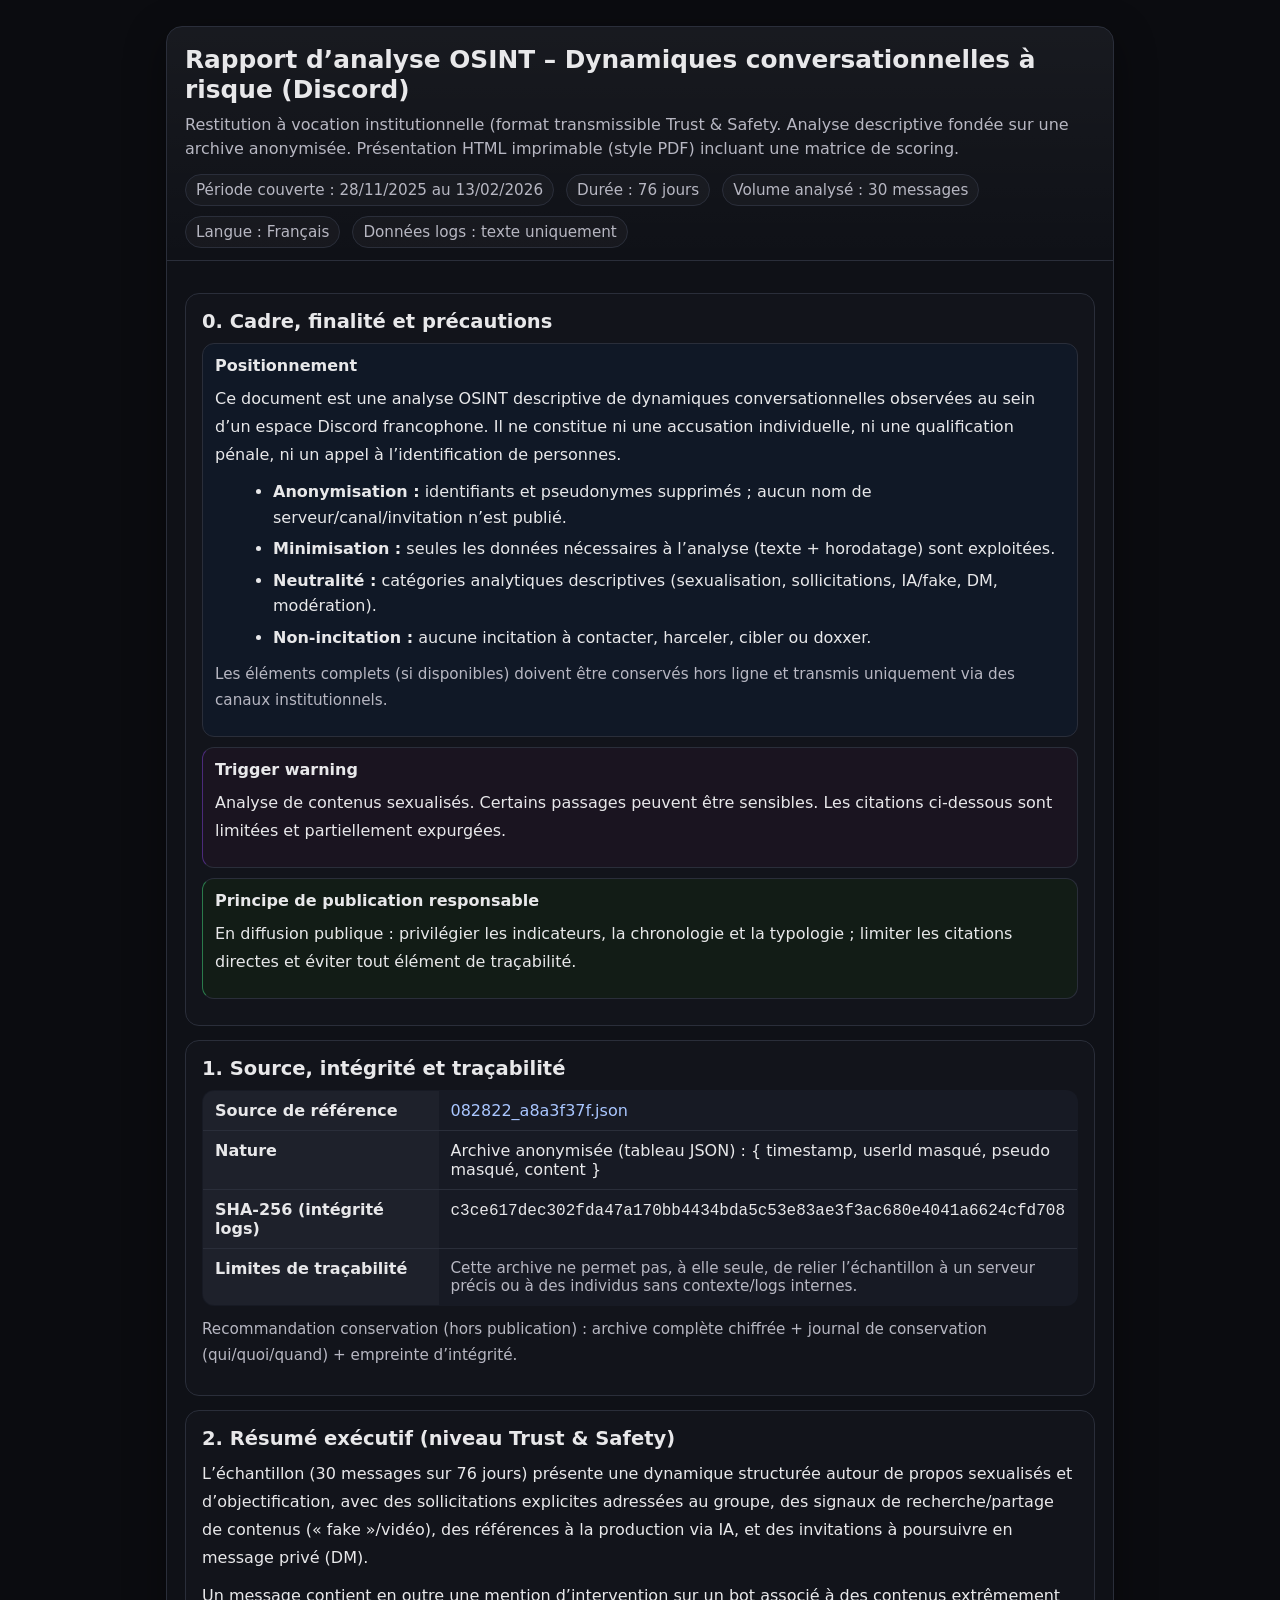
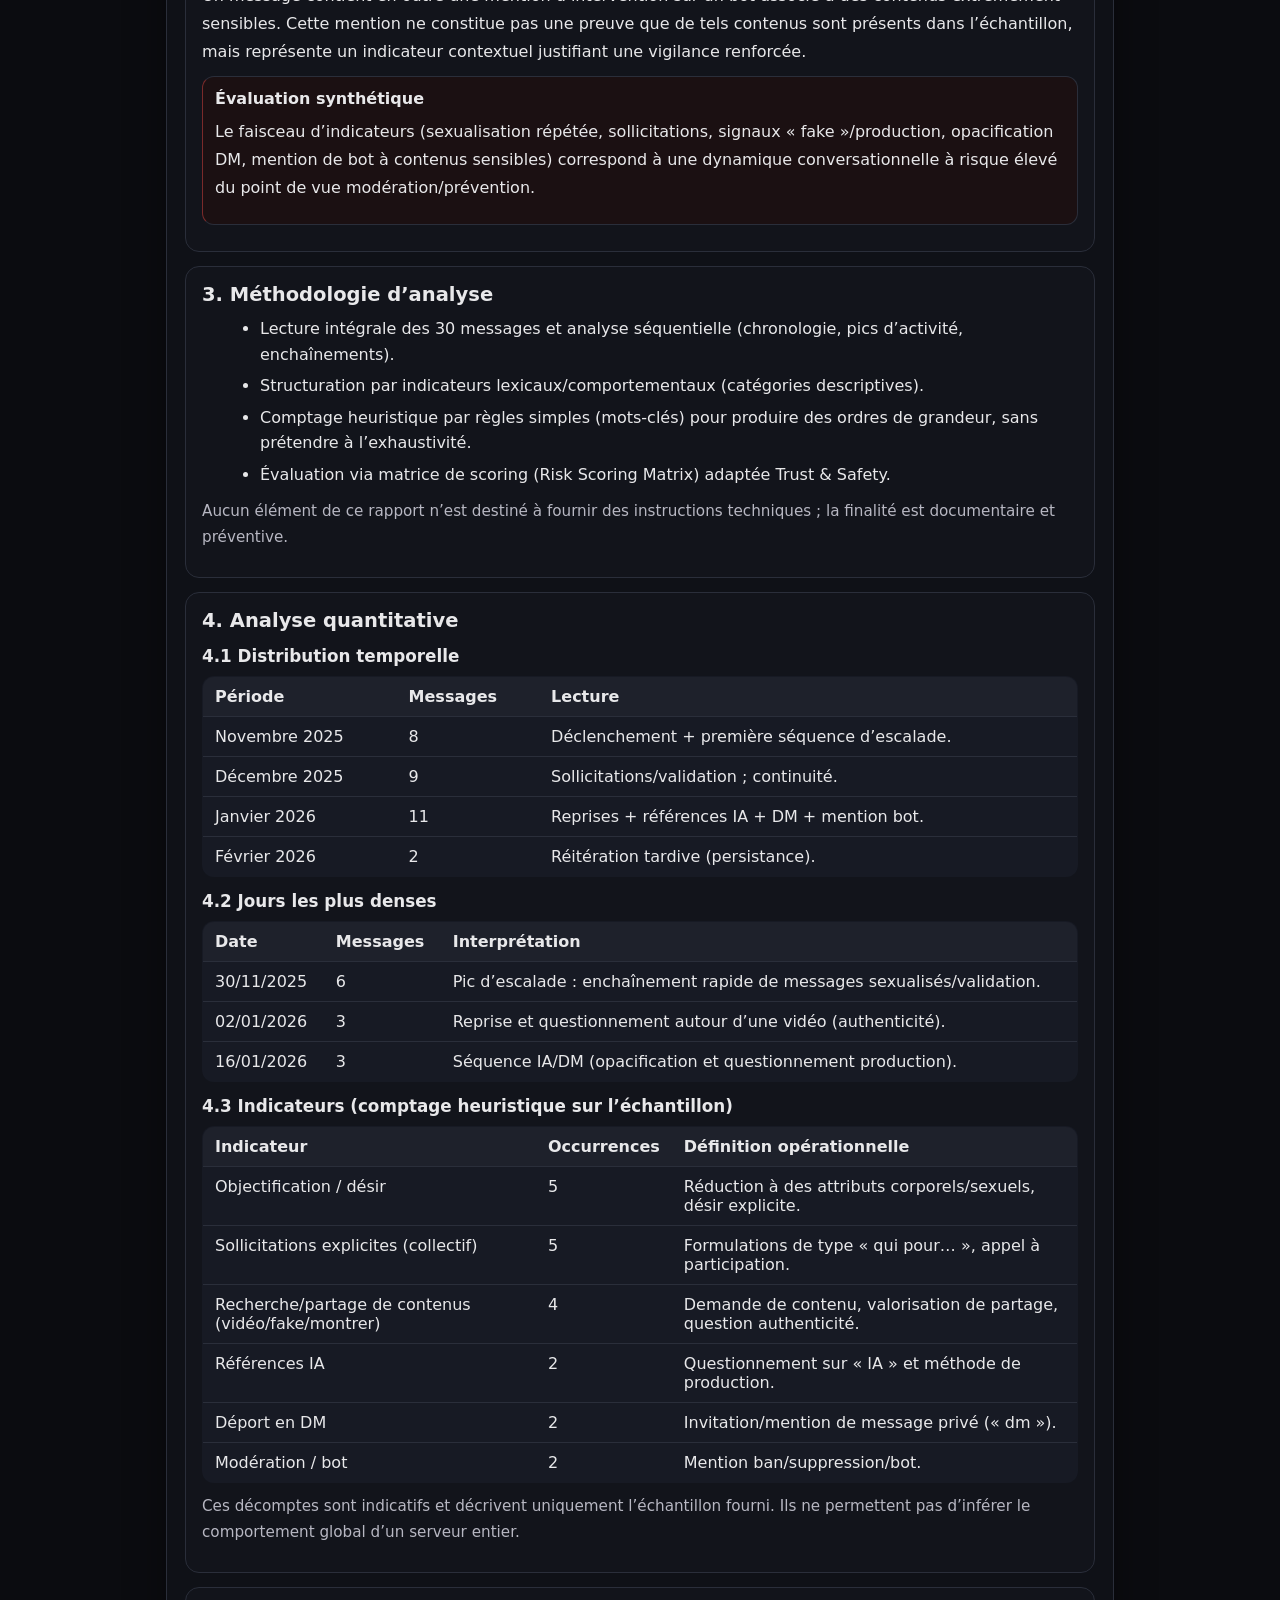
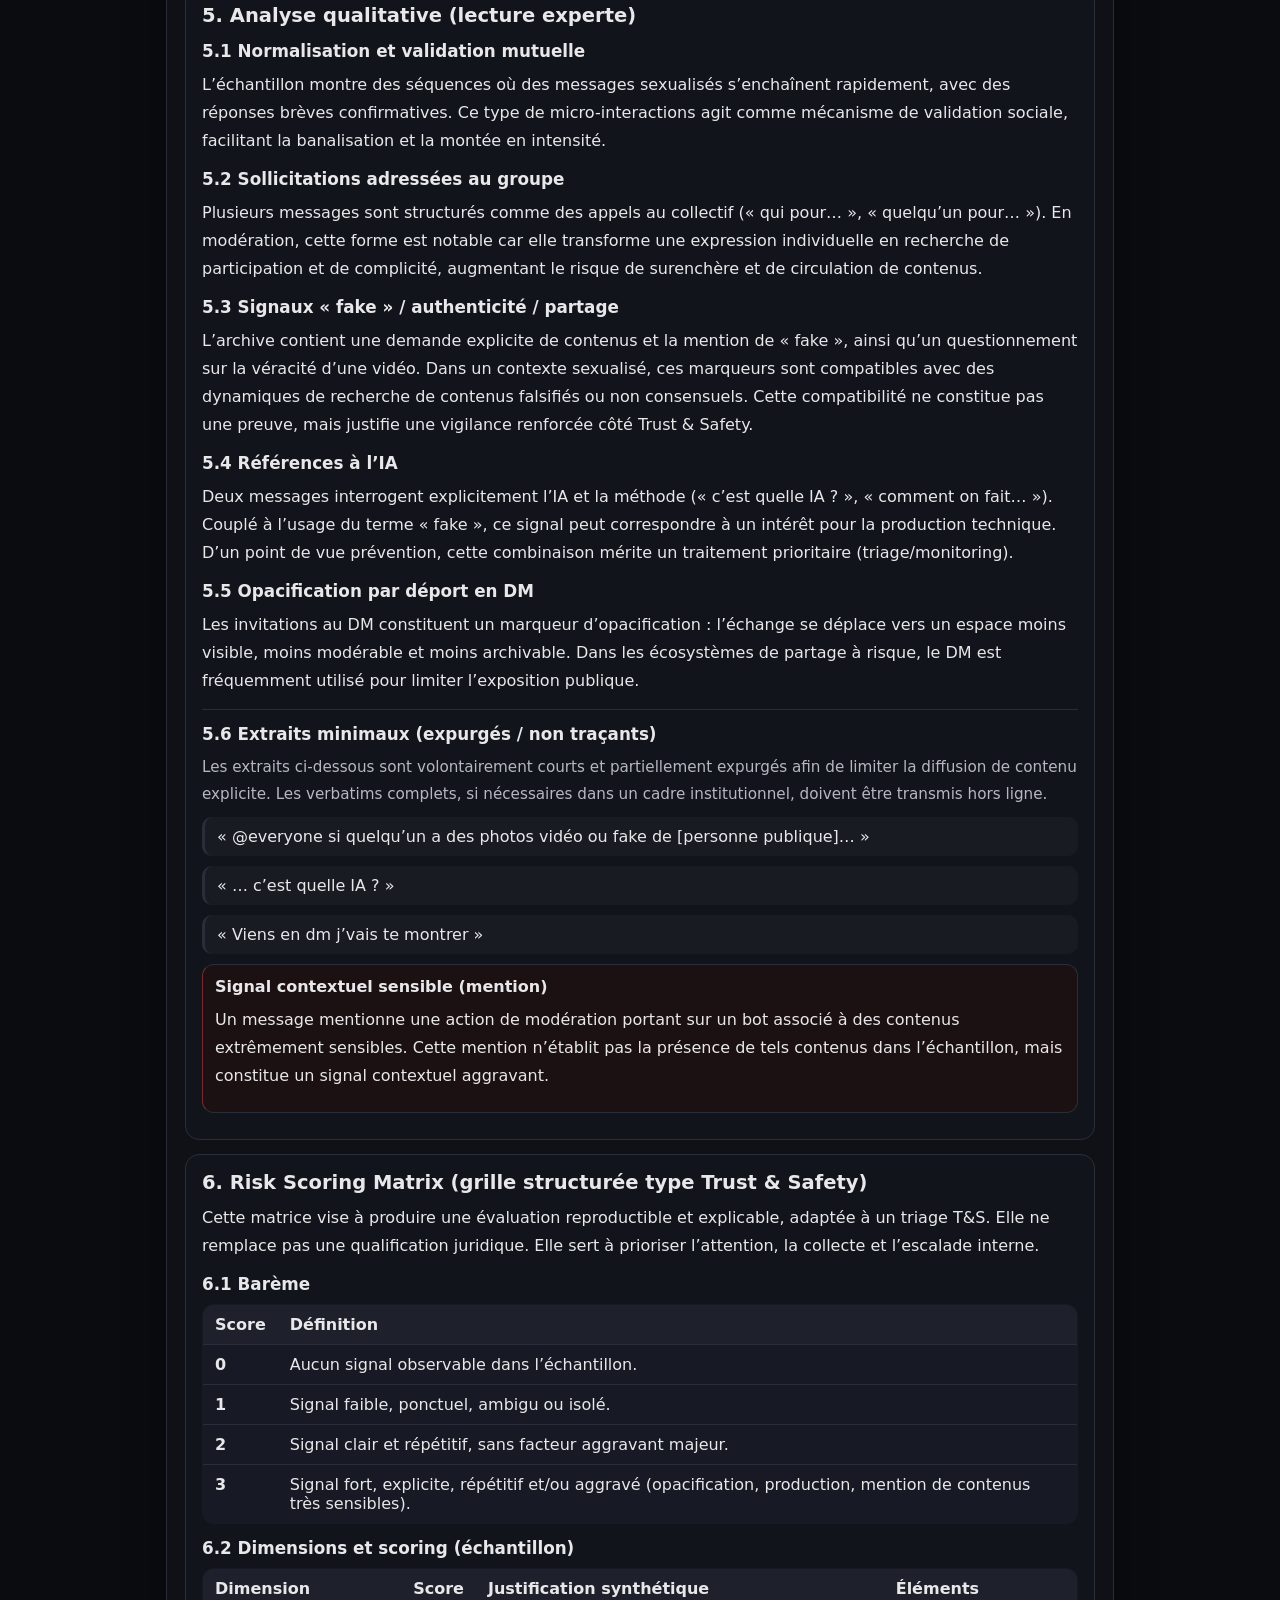
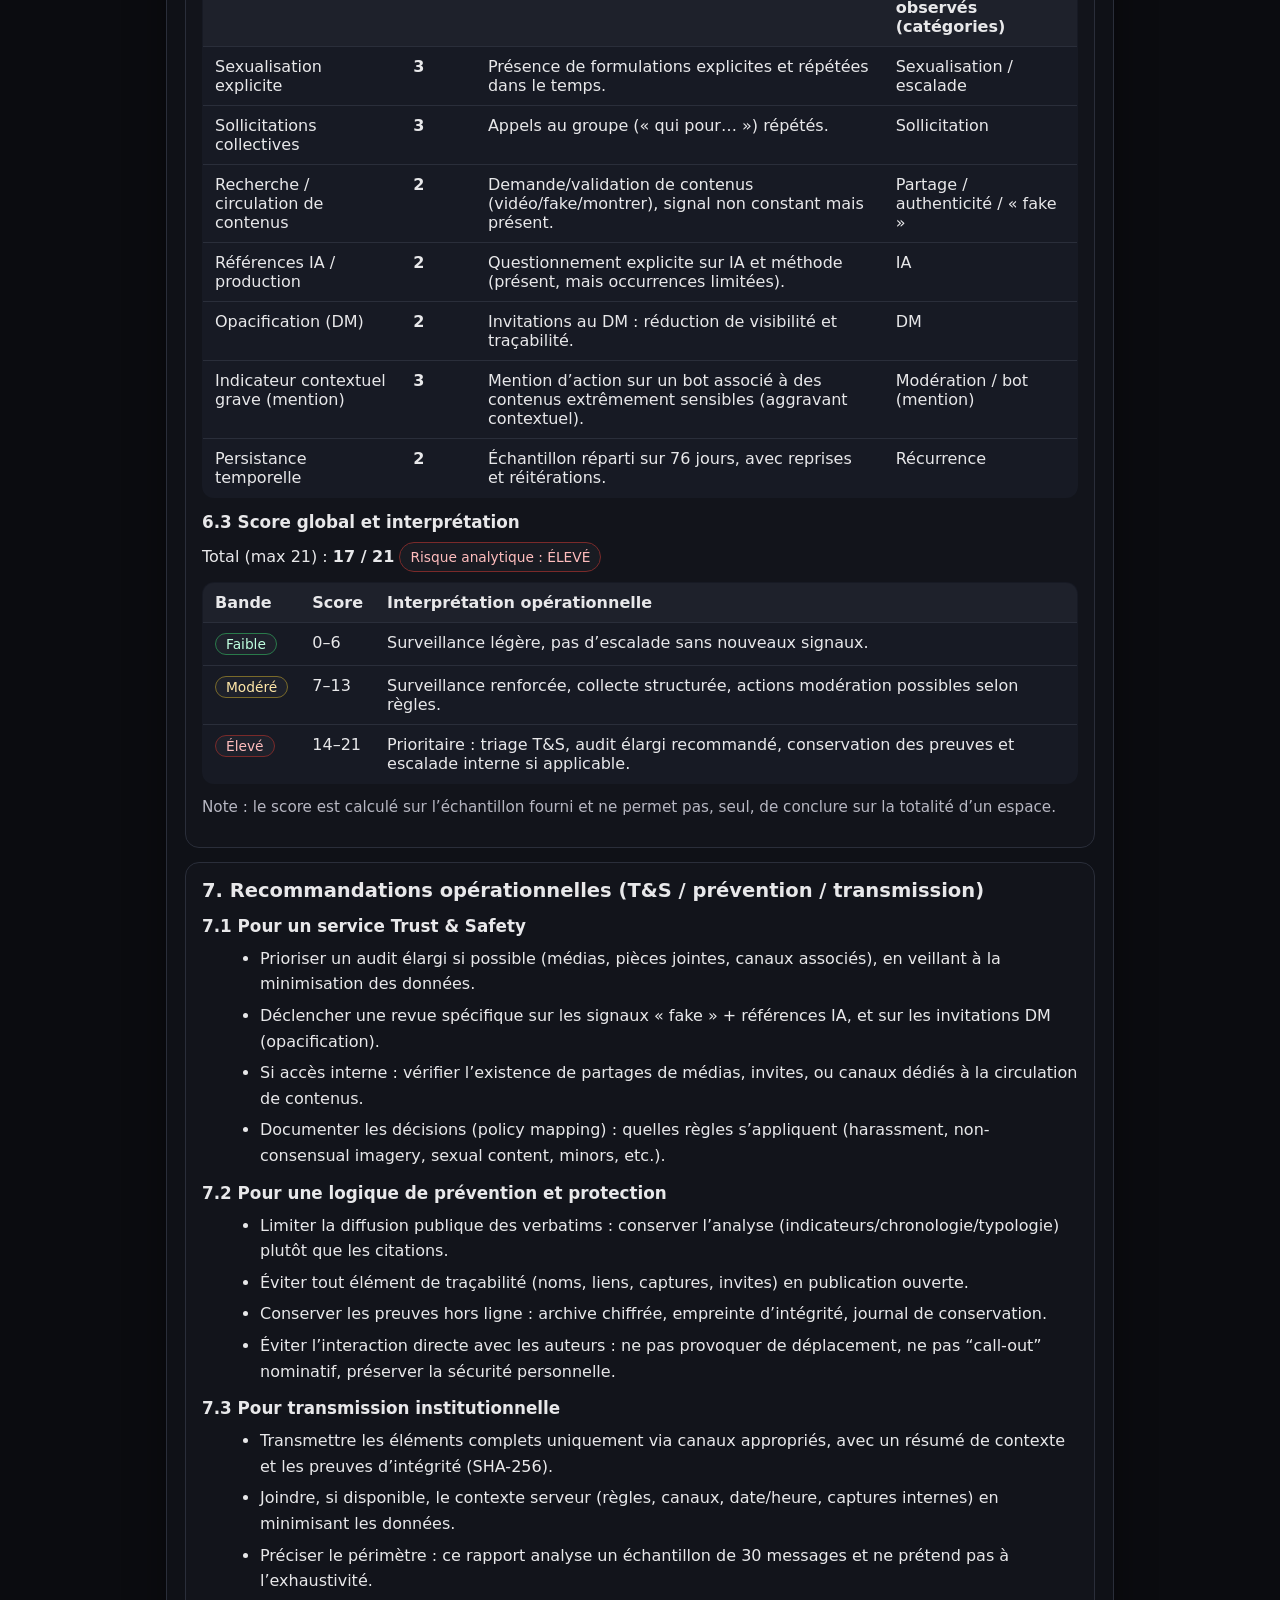
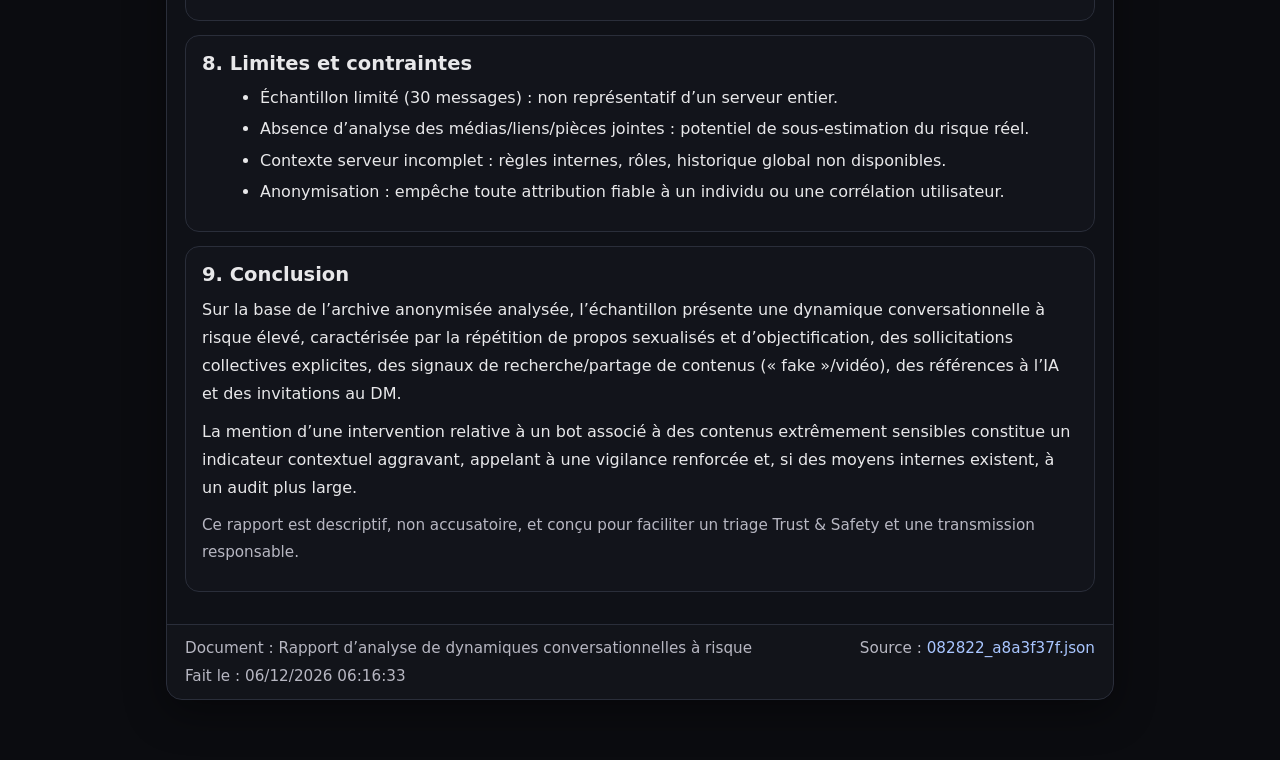
==== pages/analyse/index.html @ e1e5fb3c "index de l'analyse" ====
<!doctype html>
<html lang="fr">

<head>
    <meta charset="utf-8" />
    <meta name="viewport" content="width=device-width,initial-scale=1" />
    <meta name="robots" content="index,follow" />
    <title>Rapport d’analyse OSINT – Dynamiques conversationnelles à risque (Discord)</title>
    <link href="analyse.css" rel="stylesheet" />
    <meta name="description"
        content="Rapport d’analyse OSINT à vocation institutionnelle, fondé sur une archive anonymisée. Format de restitution type PDF (HTML imprimable), avec grille d’évaluation Risk Scoring Matrix." />

</head>

<body>
    <main class="wrap">
        <article class="paper">
            <header class="topbar">
                <h1 class="title">Rapport d’analyse OSINT – Dynamiques conversationnelles à risque (Discord)</h1>
                <p class="subtitle">
                    Restitution à vocation institutionnelle (format transmissible Trust &amp; Safety.
                    Analyse descriptive fondée sur une archive anonymisée. Présentation HTML imprimable (style PDF)
                    incluant une matrice de scoring.
                </p>

                <div class="meta">
                    <span class="chip">Période couverte : 28/11/2025 au 13/02/2026</span>
                    <span class="chip">Durée : 76 jours</span>
                    <span class="chip">Volume analysé : 30 messages</span>
                    <span class="chip">Langue : Français</span>
                    <span class="chip">Données logs : texte uniquement</span>
                </div>
            </header>

            <div class="content">

                <section class="section">
                    <h2>0. Cadre, finalité et précautions</h2>

                    <div class="callout">
                        <h4>Positionnement</h4>
                        <p>
                            Ce document est une analyse OSINT descriptive de dynamiques conversationnelles observées au
                            sein d’un espace Discord francophone.
                            Il ne constitue ni une accusation individuelle, ni une qualification pénale, ni un appel à
                            l’identification de personnes.
                        </p>
                        <ul>
                            <li><strong>Anonymisation :</strong> identifiants et pseudonymes supprimés ; aucun nom de
                                serveur/canal/invitation n’est publié.</li>
                            <li><strong>Minimisation :</strong> seules les données nécessaires à l’analyse (texte +
                                horodatage) sont exploitées.</li>
                            <li><strong>Neutralité :</strong> catégories analytiques descriptives (sexualisation,
                                sollicitations, IA/fake, DM, modération).</li>
                            <li><strong>Non-incitation :</strong> aucune incitation à contacter, harceler, cibler ou
                                doxxer.</li>
                        </ul>
                        <p class="small">
                            Les éléments complets (si disponibles) doivent être conservés hors ligne et transmis
                            uniquement via des canaux institutionnels.
                        </p>
                    </div>

                    <div class="callout warn">
                        <h4>Trigger warning</h4>
                        <p>
                            Analyse de contenus sexualisés. Certains passages peuvent être sensibles. Les citations
                            ci-dessous sont limitées et partiellement expurgées.
                        </p>
                    </div>

                    <div class="callout ok">
                        <h4>Principe de publication responsable</h4>
                        <p>
                            En diffusion publique : privilégier les indicateurs, la chronologie et la typologie ;
                            limiter les citations directes et éviter tout élément de traçabilité.
                        </p>
                    </div>
                </section>

                <section class="section">
                    <h2>1. Source, intégrité et traçabilité</h2>

                    <table>
                        <tbody>
                            <tr>
                                <th style="width:30%">Source de référence</th>
                                <td>
                                    <a href="#" rel="noopener">
                                        082822_a8a3f37f.json
                                    </a>
                                </td>
                            </tr>
                            <tr>
                                <th>Nature</th>
                                <td>Archive anonymisée (tableau JSON) : { timestamp, userId masqué, pseudo masqué,
                                    content }</td>
                            </tr>
                            <tr>
                                <th>SHA-256 (intégrité logs)</th>
                                <td><code>c3ce617dec302fda47a170bb4434bda5c53e83ae3f3ac680e4041a6624cfd708</code></td>
                            </tr>
                            <tr>
                                <th>Limites de traçabilité</th>
                                <td class="small">
                                    Cette archive ne permet pas, à elle seule, de relier l’échantillon à un serveur
                                    précis ou à des individus sans contexte/logs internes.
                                </td>
                            </tr>
                        </tbody>
                    </table>

                    <p class="small">
                        Recommandation conservation (hors publication) : archive complète chiffrée + journal de
                        conservation (qui/quoi/quand) + empreinte d’intégrité.
                    </p>
                </section>

                <section class="section">
                    <h2>2. Résumé exécutif (niveau Trust &amp; Safety)</h2>

                    <p>
                        L’échantillon (30 messages sur 76 jours) présente une dynamique structurée autour de propos
                        sexualisés et d’objectification,
                        avec des sollicitations explicites adressées au groupe, des signaux de recherche/partage de
                        contenus (« fake »/vidéo),
                        des références à la production via IA, et des invitations à poursuivre en message privé (DM).
                    </p>

                    <p>
                        Un message contient en outre une mention d’intervention sur un bot associé à des contenus
                        extrêmement sensibles.
                        Cette mention ne constitue pas une preuve que de tels contenus sont présents dans l’échantillon,
                        mais représente un indicateur contextuel
                        justifiant une vigilance renforcée.
                    </p>

                    <div class="callout danger">
                        <h4>Évaluation synthétique</h4>
                        <p>
                            Le faisceau d’indicateurs (sexualisation répétée, sollicitations, signaux « fake
                            »/production, opacification DM, mention de bot à contenus sensibles)
                            correspond à une dynamique conversationnelle à risque élevé du point de vue
                            modération/prévention.
                        </p>
                    </div>
                </section>

                <section class="section">
                    <h2>3. Méthodologie d’analyse</h2>

                    <ul>
                        <li>Lecture intégrale des 30 messages et analyse séquentielle (chronologie, pics d’activité,
                            enchaînements).</li>
                        <li>Structuration par indicateurs lexicaux/comportementaux (catégories descriptives).</li>
                        <li>Comptage heuristique par règles simples (mots-clés) pour produire des ordres de grandeur,
                            sans prétendre à l’exhaustivité.</li>
                        <li>Évaluation via matrice de scoring (Risk Scoring Matrix) adaptée Trust &amp; Safety.</li>
                    </ul>

                    <p class="small">
                        Aucun élément de ce rapport n’est destiné à fournir des instructions techniques ; la finalité
                        est documentaire et préventive.
                    </p>
                </section>

                <section class="section">
                    <h2>4. Analyse quantitative</h2>

                    <h3>4.1 Distribution temporelle</h3>
                    <table>
                        <thead>
                            <tr>
                                <th>Période</th>
                                <th>Messages</th>
                                <th>Lecture</th>
                            </tr>
                        </thead>
                        <tbody>
                            <tr>
                                <td>Novembre 2025</td>
                                <td>8</td>
                                <td>Déclenchement + première séquence d’escalade.</td>
                            </tr>
                            <tr>
                                <td>Décembre 2025</td>
                                <td>9</td>
                                <td>Sollicitations/validation ; continuité.</td>
                            </tr>
                            <tr>
                                <td>Janvier 2026</td>
                                <td>11</td>
                                <td>Reprises + références IA + DM + mention bot.</td>
                            </tr>
                            <tr>
                                <td>Février 2026</td>
                                <td>2</td>
                                <td>Réitération tardive (persistance).</td>
                            </tr>
                        </tbody>
                    </table>

                    <h3>4.2 Jours les plus denses</h3>
                    <table>
                        <thead>
                            <tr>
                                <th>Date</th>
                                <th>Messages</th>
                                <th>Interprétation</th>
                            </tr>
                        </thead>
                        <tbody>
                            <tr>
                                <td>30/11/2025</td>
                                <td>6</td>
                                <td>Pic d’escalade : enchaînement rapide de messages sexualisés/validation.</td>
                            </tr>
                            <tr>
                                <td>02/01/2026</td>
                                <td>3</td>
                                <td>Reprise et questionnement autour d’une vidéo (authenticité).</td>
                            </tr>
                            <tr>
                                <td>16/01/2026</td>
                                <td>3</td>
                                <td>Séquence IA/DM (opacification et questionnement production).</td>
                            </tr>
                        </tbody>
                    </table>

                    <h3>4.3 Indicateurs (comptage heuristique sur l’échantillon)</h3>
                    <table>
                        <thead>
                            <tr>
                                <th>Indicateur</th>
                                <th>Occurrences</th>
                                <th>Définition opérationnelle</th>
                            </tr>
                        </thead>
                        <tbody>
                            <tr>
                                <td>Objectification / désir</td>
                                <td>5</td>
                                <td>Réduction à des attributs corporels/sexuels, désir explicite.</td>
                            </tr>
                            <tr>
                                <td>Sollicitations explicites (collectif)</td>
                                <td>5</td>
                                <td>Formulations de type « qui pour… », appel à participation.</td>
                            </tr>
                            <tr>
                                <td>Recherche/partage de contenus (vidéo/fake/montrer)</td>
                                <td>4</td>
                                <td>Demande de contenu, valorisation de partage, question authenticité.</td>
                            </tr>
                            <tr>
                                <td>Références IA</td>
                                <td>2</td>
                                <td>Questionnement sur « IA » et méthode de production.</td>
                            </tr>
                            <tr>
                                <td>Déport en DM</td>
                                <td>2</td>
                                <td>Invitation/mention de message privé (« dm »).</td>
                            </tr>
                            <tr>
                                <td>Modération / bot</td>
                                <td>2</td>
                                <td>Mention ban/suppression/bot.</td>
                            </tr>
                        </tbody>
                    </table>

                    <p class="small">
                        Ces décomptes sont indicatifs et décrivent uniquement l’échantillon fourni. Ils ne permettent
                        pas d’inférer le comportement global d’un serveur entier.
                    </p>
                </section>

                <section class="section pagebreak">
                    <h2>5. Analyse qualitative (lecture experte)</h2>

                    <h3>5.1 Normalisation et validation mutuelle</h3>
                    <p>
                        L’échantillon montre des séquences où des messages sexualisés s’enchaînent rapidement, avec des
                        réponses brèves confirmatives.
                        Ce type de micro-interactions agit comme mécanisme de validation sociale, facilitant la
                        banalisation et la montée en intensité.
                    </p>

                    <h3>5.2 Sollicitations adressées au groupe</h3>
                    <p>
                        Plusieurs messages sont structurés comme des appels au collectif (« qui pour… », « quelqu’un
                        pour… »).
                        En modération, cette forme est notable car elle transforme une expression individuelle en
                        recherche de participation et de complicité,
                        augmentant le risque de surenchère et de circulation de contenus.
                    </p>

                    <h3>5.3 Signaux « fake » / authenticité / partage</h3>
                    <p>
                        L’archive contient une demande explicite de contenus et la mention de « fake », ainsi qu’un
                        questionnement sur la véracité d’une vidéo.
                        Dans un contexte sexualisé, ces marqueurs sont compatibles avec des dynamiques de recherche de
                        contenus falsifiés ou non consensuels.
                        Cette compatibilité ne constitue pas une preuve, mais justifie une vigilance renforcée côté
                        Trust &amp; Safety.
                    </p>

                    <h3>5.4 Références à l’IA</h3>
                    <p>
                        Deux messages interrogent explicitement l’IA et la méthode (« c’est quelle IA ? », « comment on
                        fait… »).
                        Couplé à l’usage du terme « fake », ce signal peut correspondre à un intérêt pour la production
                        technique.
                        D’un point de vue prévention, cette combinaison mérite un traitement prioritaire
                        (triage/monitoring).
                    </p>

                    <h3>5.5 Opacification par déport en DM</h3>
                    <p>
                        Les invitations au DM constituent un marqueur d’opacification : l’échange se déplace vers un
                        espace moins visible, moins modérable et moins archivable.
                        Dans les écosystèmes de partage à risque, le DM est fréquemment utilisé pour limiter
                        l’exposition publique.
                    </p>

                    <div class="hr"></div>

                    <h3>5.6 Extraits minimaux (expurgés / non traçants)</h3>
                    <p class="small">
                        Les extraits ci-dessous sont volontairement courts et partiellement expurgés afin de limiter la
                        diffusion de contenu explicite.
                        Les verbatims complets, si nécessaires dans un cadre institutionnel, doivent être transmis hors
                        ligne.
                    </p>

                    <blockquote>
                        « @everyone si quelqu’un a des photos vidéo ou fake de [personne publique]… »
                    </blockquote>
                    <blockquote>
                        « … c’est quelle IA ? »
                    </blockquote>
                    <blockquote>
                        « Viens en dm j’vais te montrer »
                    </blockquote>

                    <div class="callout danger">
                        <h4>Signal contextuel sensible (mention)</h4>
                        <p>
                            Un message mentionne une action de modération portant sur un bot associé à des contenus
                            extrêmement sensibles.
                            Cette mention n’établit pas la présence de tels contenus dans l’échantillon, mais constitue
                            un signal contextuel aggravant.
                        </p>
                    </div>
                </section>

                <section class="section">
                    <h2>6. Risk Scoring Matrix (grille structurée type Trust &amp; Safety)</h2>

                    <p>
                        Cette matrice vise à produire une évaluation reproductible et explicable, adaptée à un triage
                        T&amp;S.
                        Elle ne remplace pas une qualification juridique. Elle sert à prioriser l’attention, la collecte
                        et l’escalade interne.
                    </p>

                    <h3>6.1 Barème</h3>
                    <table>
                        <thead>
                            <tr>
                                <th>Score</th>
                                <th>Définition</th>
                            </tr>
                        </thead>
                        <tbody>
                            <tr>
                                <td><strong>0</strong></td>
                                <td>Aucun signal observable dans l’échantillon.</td>
                            </tr>
                            <tr>
                                <td><strong>1</strong></td>
                                <td>Signal faible, ponctuel, ambigu ou isolé.</td>
                            </tr>
                            <tr>
                                <td><strong>2</strong></td>
                                <td>Signal clair et répétitif, sans facteur aggravant majeur.</td>
                            </tr>
                            <tr>
                                <td><strong>3</strong></td>
                                <td>Signal fort, explicite, répétitif et/ou aggravé (opacification, production, mention
                                    de contenus très sensibles).</td>
                            </tr>
                        </tbody>
                    </table>

                    <h3>6.2 Dimensions et scoring (échantillon)</h3>
                    <table>
                        <thead>
                            <tr>
                                <th>Dimension</th>
                                <th>Score</th>
                                <th>Justification synthétique</th>
                                <th>Éléments observés (catégories)</th>
                            </tr>
                        </thead>
                        <tbody>
                            <tr>
                                <td>Sexualisation explicite</td>
                                <td><strong>3</strong></td>
                                <td>Présence de formulations explicites et répétées dans le temps.</td>
                                <td>Sexualisation / escalade</td>
                            </tr>
                            <tr>
                                <td>Sollicitations collectives</td>
                                <td><strong>3</strong></td>
                                <td>Appels au groupe (« qui pour… ») répétés.</td>
                                <td>Sollicitation</td>
                            </tr>
                            <tr>
                                <td>Recherche / circulation de contenus</td>
                                <td><strong>2</strong></td>
                                <td>Demande/validation de contenus (vidéo/fake/montrer), signal non constant mais
                                    présent.</td>
                                <td>Partage / authenticité / « fake »</td>
                            </tr>
                            <tr>
                                <td>Références IA / production</td>
                                <td><strong>2</strong></td>
                                <td>Questionnement explicite sur IA et méthode (présent, mais occurrences limitées).
                                </td>
                                <td>IA</td>
                            </tr>
                            <tr>
                                <td>Opacification (DM)</td>
                                <td><strong>2</strong></td>
                                <td>Invitations au DM : réduction de visibilité et traçabilité.</td>
                                <td>DM</td>
                            </tr>
                            <tr>
                                <td>Indicateur contextuel grave (mention)</td>
                                <td><strong>3</strong></td>
                                <td>Mention d’action sur un bot associé à des contenus extrêmement sensibles (aggravant
                                    contextuel).</td>
                                <td>Modération / bot (mention)</td>
                            </tr>
                            <tr>
                                <td>Persistance temporelle</td>
                                <td><strong>2</strong></td>
                                <td>Échantillon réparti sur 76 jours, avec reprises et réitérations.</td>
                                <td>Récurrence</td>
                            </tr>
                        </tbody>
                    </table>

                    <h3>6.3 Score global et interprétation</h3>
                    <p>
                        Total (max 21) :
                        <strong>17 / 21</strong>
                        <span class="badge risk-high">Risque analytique : ÉLEVÉ</span>
                    </p>

                    <table>
                        <thead>
                            <tr>
                                <th>Bande</th>
                                <th>Score</th>
                                <th>Interprétation opérationnelle</th>
                            </tr>
                        </thead>
                        <tbody>
                            <tr>
                                <td><span class="badge risk-low">Faible</span></td>
                                <td>0–6</td>
                                <td>Surveillance légère, pas d’escalade sans nouveaux signaux.</td>
                            </tr>
                            <tr>
                                <td><span class="badge risk-med">Modéré</span></td>
                                <td>7–13</td>
                                <td>Surveillance renforcée, collecte structurée, actions modération possibles selon
                                    règles.</td>
                            </tr>
                            <tr>
                                <td><span class="badge risk-high">Élevé</span></td>
                                <td>14–21</td>
                                <td>Prioritaire : triage T&amp;S, audit élargi recommandé, conservation des preuves et
                                    escalade interne si applicable.</td>
                            </tr>
                        </tbody>
                    </table>

                    <p class="small">
                        Note : le score est calculé sur l’échantillon fourni et ne permet pas, seul, de conclure sur la
                        totalité d’un espace.
                    </p>
                </section>

                <section class="section pagebreak">
                    <h2>7. Recommandations opérationnelles (T&amp;S / prévention / transmission)</h2>

                    <h3>7.1 Pour un service Trust &amp; Safety</h3>
                    <ul>
                        <li>Prioriser un audit élargi si possible (médias, pièces jointes, canaux associés), en veillant
                            à la minimisation des données.</li>
                        <li>Déclencher une revue spécifique sur les signaux « fake » + références IA, et sur les
                            invitations DM (opacification).</li>
                        <li>Si accès interne : vérifier l’existence de partages de médias, invites, ou canaux dédiés à
                            la circulation de contenus.</li>
                        <li>Documenter les décisions (policy mapping) : quelles règles s’appliquent (harassment,
                            non-consensual imagery, sexual content, minors, etc.).</li>
                    </ul>

                    <h3>7.2 Pour une logique de prévention et protection</h3>
                    <ul>
                        <li>Limiter la diffusion publique des verbatims : conserver l’analyse
                            (indicateurs/chronologie/typologie) plutôt que les citations.</li>
                        <li>Éviter tout élément de traçabilité (noms, liens, captures, invites) en publication ouverte.
                        </li>
                        <li>Conserver les preuves hors ligne : archive chiffrée, empreinte d’intégrité, journal de
                            conservation.</li>
                        <li>Éviter l’interaction directe avec les auteurs : ne pas provoquer de déplacement, ne pas
                            “call-out” nominatif, préserver la sécurité personnelle.</li>
                    </ul>

                    <h3>7.3 Pour transmission institutionnelle</h3>
                    <ul>
                        <li>Transmettre les éléments complets uniquement via canaux appropriés, avec un résumé de
                            contexte et les preuves d’intégrité (SHA-256).</li>
                        <li>Joindre, si disponible, le contexte serveur (règles, canaux, date/heure, captures internes)
                            en minimisant les données.</li>
                        <li>Préciser le périmètre : ce rapport analyse un échantillon de 30 messages et ne prétend pas à
                            l’exhaustivité.</li>
                    </ul>
                </section>

                <section class="section">
                    <h2>8. Limites et contraintes</h2>
                    <ul>
                        <li>Échantillon limité (30 messages) : non représentatif d’un serveur entier.</li>
                        <li>Absence d’analyse des médias/liens/pièces jointes : potentiel de sous-estimation du risque
                            réel.</li>
                        <li>Contexte serveur incomplet : règles internes, rôles, historique global non disponibles.</li>
                        <li>Anonymisation : empêche toute attribution fiable à un individu ou une corrélation
                            utilisateur.</li>
                    </ul>
                </section>

                <section class="section">
                    <h2>9. Conclusion</h2>
                    <p>
                        Sur la base de l’archive anonymisée analysée, l’échantillon présente une dynamique
                        conversationnelle à risque élevé,
                        caractérisée par la répétition de propos sexualisés et d’objectification, des sollicitations
                        collectives explicites,
                        des signaux de recherche/partage de contenus (« fake »/vidéo), des références à l’IA et des
                        invitations au DM.
                    </p>
                    <p>
                        La mention d’une intervention relative à un bot associé à des contenus extrêmement sensibles
                        constitue un indicateur contextuel aggravant,
                        appelant à une vigilance renforcée et, si des moyens internes existent, à un audit plus large.
                    </p>
                    <p class="small">
                        Ce rapport est descriptif, non accusatoire, et conçu pour faciliter un triage Trust &amp; Safety
                        et une transmission responsable.
                    </p>
                </section>

            </div>

            <footer class="footer">
                <div>Document : Rapport d’analyse de dynamiques conversationnelles à risque</div>
                <div>Source : <a href="#" rel="noopener">082822_a8a3f37f.json</a></div>
                <div>Fait le : <span id="gen"></span></div>
            </footer>
        </article>
    </main>

    <script>
        (function () {
            var el = document.getElementById("gen");
            if (!el) return;
            el.textContent = new Date().toLocaleString("fr-FR");
        })();
    </script>
</body>

</html>
---- pages/analyse/analyse.css ----
:root {
        --bg: #0b0c10;
        --paper: #0f1117;
        --panel: #12141b;
        --panel2: #171a24;
        --text: #e8e8ea;
        --muted: #b7b7c2;
        --border: #2a2e3a;
        --accent: #a9c6ff;
        --warn-bg: #1a1420;
        --warn-bd: #4b2a7a;
        --legal-bg: #101826;
        --legal-bd: #274b7a;
        --ok-bg: #121c16;
        --ok-bd: #2a7a4b;
        --danger-bg: #1b1012;
        --danger-bd: #7a2a2a;
        --code-bg: #0f1117;
        --shadow: 0 12px 40px rgba(0, 0, 0, .40);
        --mono: ui-monospace, SFMono-Regular, Menlo, Monaco, Consolas, monospace;
        --sans: ui-sans-serif, system-ui, -apple-system, Segoe UI, Roboto, Arial;
    }

    * {
        box-sizing: border-box
    }

    html,
    body {
        margin: 0;
        padding: 0;
        background: var(--bg);
        color: var(--text);
        font-family: var(--sans)
    }

    a {
        color: var(--accent);
        text-decoration: none
    }

    a:hover {
        text-decoration: underline
    }

    /* Page (PDF-like) */
    .wrap {
        max-width: 980px;
        margin: 0 auto;
        padding: 26px 16px 60px
    }

    .paper {
        background: var(--paper);
        border: 1px solid var(--border);
        border-radius: 16px;
        box-shadow: var(--shadow);
        overflow: hidden;
    }

    /* Header / Footer (screen) */
    .topbar {
        padding: 18px 18px 12px;
        border-bottom: 1px solid var(--border);
        background: linear-gradient(180deg, rgba(255, 255, 255, .04), rgba(255, 255, 255, 0));
    }

    .title {
        margin: 0 0 8px;
        font-size: 1.55rem;
        line-height: 1.2
    }

    .subtitle {
        margin: 0;
        color: var(--muted);
        line-height: 1.55
    }

    .meta {
        display: flex;
        flex-wrap: wrap;
        gap: 10px 12px;
        margin-top: 12px;
        color: var(--muted);
        font-size: .95rem
    }

    .chip {
        border: 1px solid var(--border);
        background: rgba(255, 255, 255, .03);
        padding: 6px 10px;
        border-radius: 999px
    }

    .content {
        padding: 18px
    }

    /* Sections */
    .section {
        padding: 16px;
        border: 1px solid var(--border);
        background: var(--panel);
        border-radius: 14px;
        margin: 14px 0
    }

    .section h2 {
        margin: 0 0 10px;
        font-size: 1.22rem
    }

    .section h3 {
        margin: 14px 0 8px;
        font-size: 1.05rem
    }

    p {
        margin: 10px 0;
        line-height: 1.75
    }

    ul {
        margin: 10px 0 10px 18px
    }

    li {
        margin: 6px 0;
        line-height: 1.6
    }

    /* Callouts */
    .callout {
        border-left: 4px solid var(--legal-bd);
        background: var(--legal-bg);
        padding: 12px 12px 12px 12px;
        border-radius: 12px;
        border: 1px solid var(--border);
        margin: 10px 0;
    }

    .callout.warn {
        border-left-color: var(--warn-bd);
        background: var(--warn-bg)
    }

    .callout.ok {
        border-left-color: var(--ok-bd);
        background: var(--ok-bg)
    }

    .callout.danger {
        border-left-color: var(--danger-bd);
        background: var(--danger-bg)
    }

    .callout h4 {
        margin: 0 0 6px;
        font-size: 1.0rem
    }

    .small {
        color: var(--muted);
        font-size: .95rem
    }

    .hr {
        height: 1px;
        background: var(--border);
        margin: 14px 0
    }

    /* Tables */
    table {
        width: 100%;
        border-collapse: collapse;
        margin: 10px 0;
        border: 1px solid var(--border);
        background: var(--panel2);
        border-radius: 12px;
        overflow: hidden;
    }

    th,
    td {
        padding: 10px 12px;
        border-bottom: 1px solid var(--border);
        text-align: left;
        vertical-align: top;
    }

    th {
        background: rgba(255, 255, 255, .03);
        font-weight: 650
    }

    tr:last-child td {
        border-bottom: none
    }

    .badge {
        display: inline-block;
        border: 1px solid var(--border);
        background: rgba(255, 255, 255, .03);
        padding: 2px 10px;
        border-radius: 999px;
        font-size: .86rem;
        color: var(--muted);
        white-space: nowrap;
    }

    .risk-high {
        border-color: #7a2a2a;
        color: #ffbdbd
    }

    .risk-med {
        border-color: #7a6a2a;
        color: #ffe7a8
    }

    .risk-low {
        border-color: #2a7a4b;
        color: #bfffe0
    }

    /* Quotes (redacted) */
    blockquote {
        margin: 10px 0;
        padding: 10px 12px;
        border-left: 3px solid var(--border);
        background: rgba(255, 255, 255, .03);
        border-radius: 10px;
    }

    code,
    pre {
        font-family: var(--mono)
    }

    pre {
        background: var(--code-bg);
        border: 1px solid var(--border);
        padding: 12px;
        border-radius: 12px;
        overflow: auto;
    }

    /* Footer */
    .footer {
        padding: 14px 18px;
        border-top: 1px solid var(--border);
        color: var(--muted);
        font-size: .95rem;
        display: flex;
        flex-wrap: wrap;
        gap: 10px 14px;
        justify-content: space-between;
        background: rgba(255, 255, 255, .01);
    }

    /* Print (PDF) */
    @media print {
        :root {
            --bg: #ffffff;
            --text: #111;
            --muted: #333;
            --border: #bbb;
            --paper: #fff;
            --panel: #fff;
            --panel2: #fff;
            --shadow: none;
        }

        body {
            background: #fff
        }

        a {
            color: #000;
            text-decoration: none
        }

        .wrap {
            max-width: none;
            padding: 0
        }

        .paper {
            border: none;
            border-radius: 0;
            box-shadow: none
        }

        .section {
            break-inside: avoid
        }

        .pagebreak {
            break-before: page
        }

        .topbar {
            border-bottom: 1px solid #bbb
        }

        table {
            border: 1px solid #bbb
        }

        th,
        td {
            border-bottom: 1px solid #ddd
        }

        .callout {
            border: 1px solid #ddd
        }

        .badge {
            border: 1px solid #bbb;
            color: #111
        }
    }
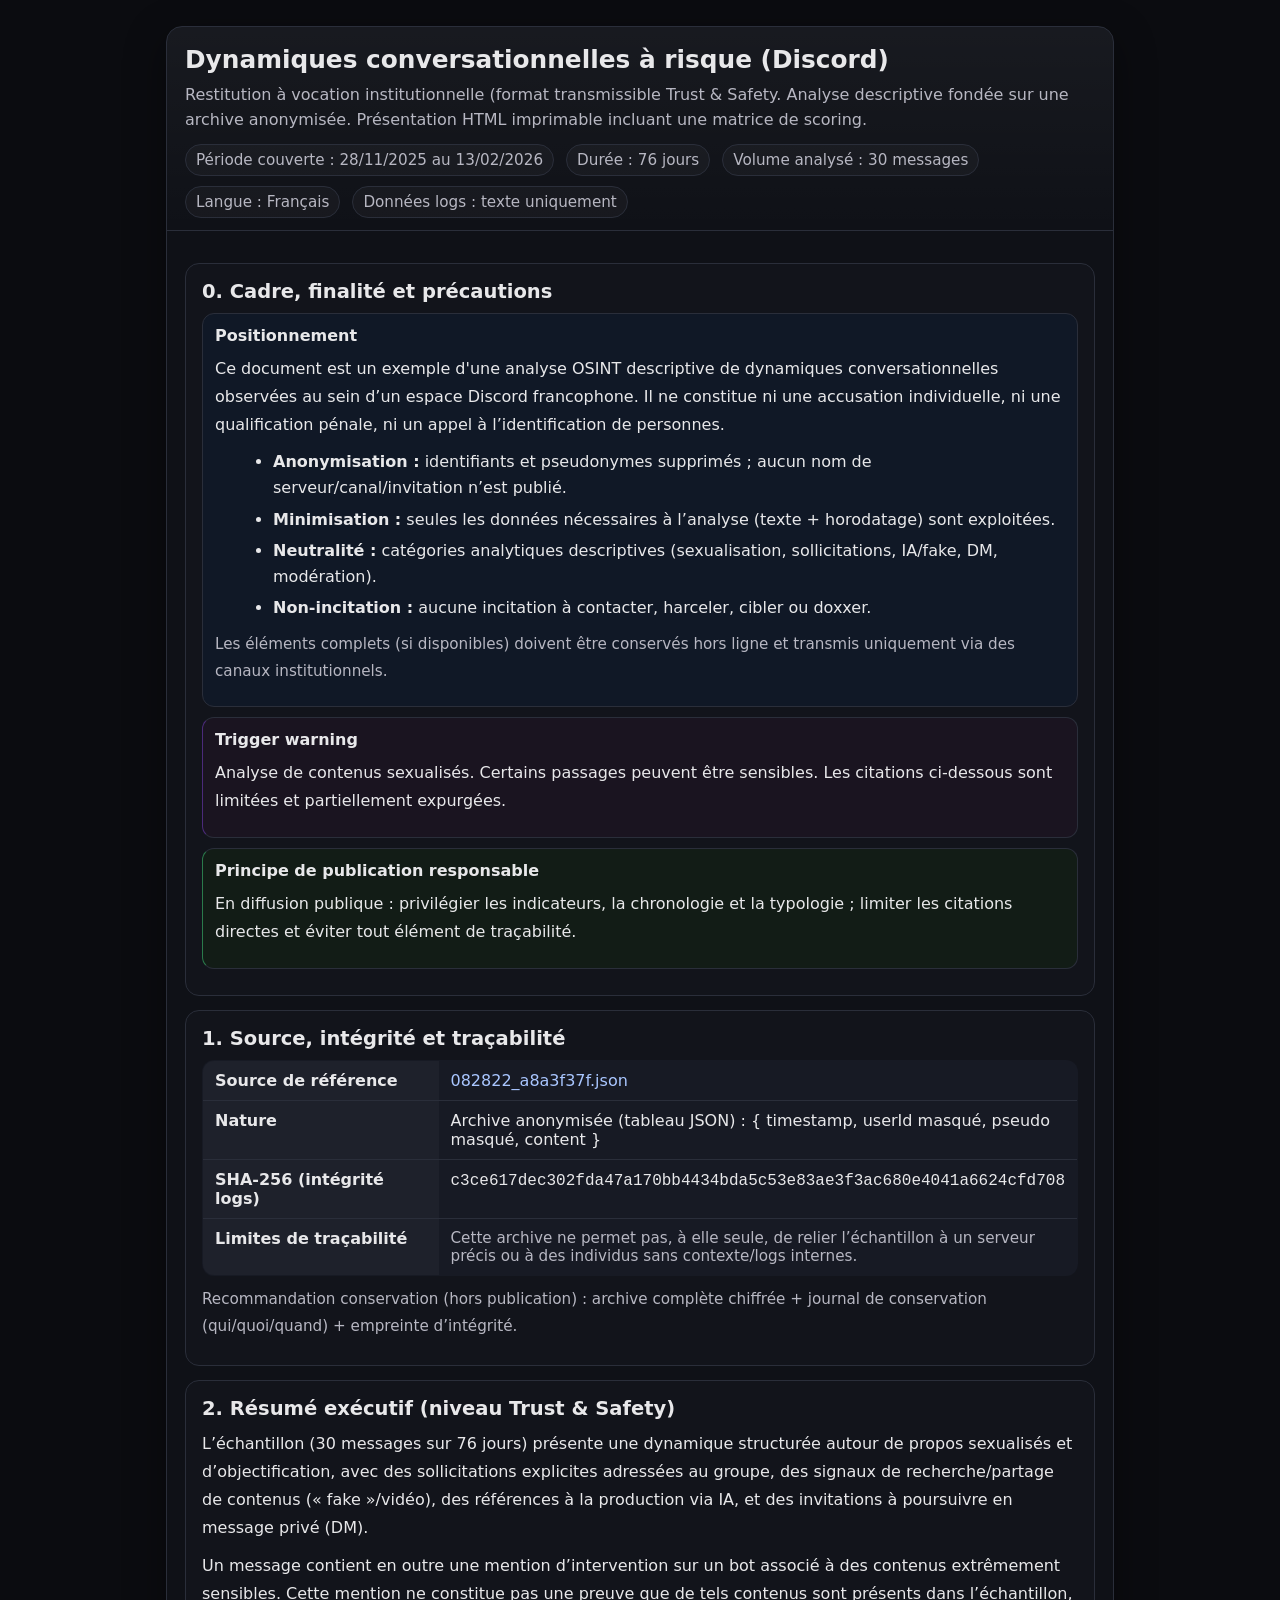
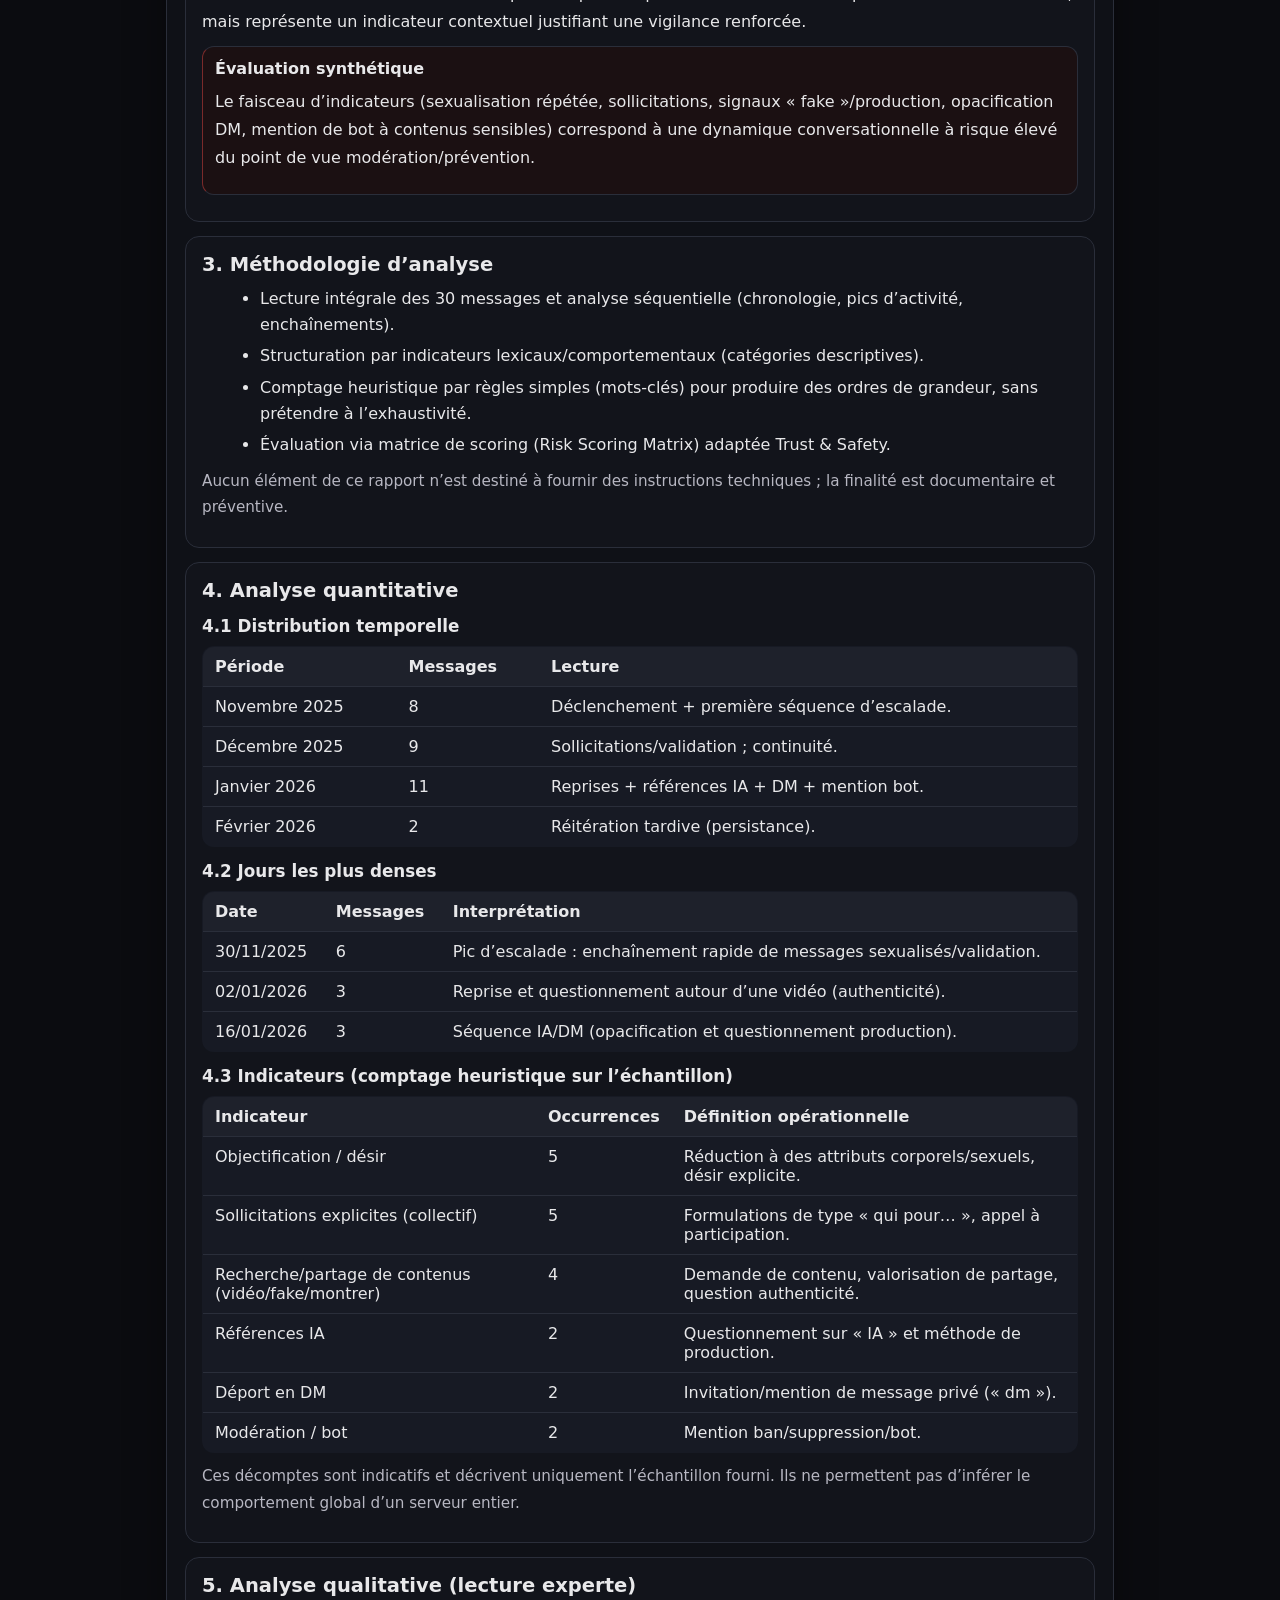
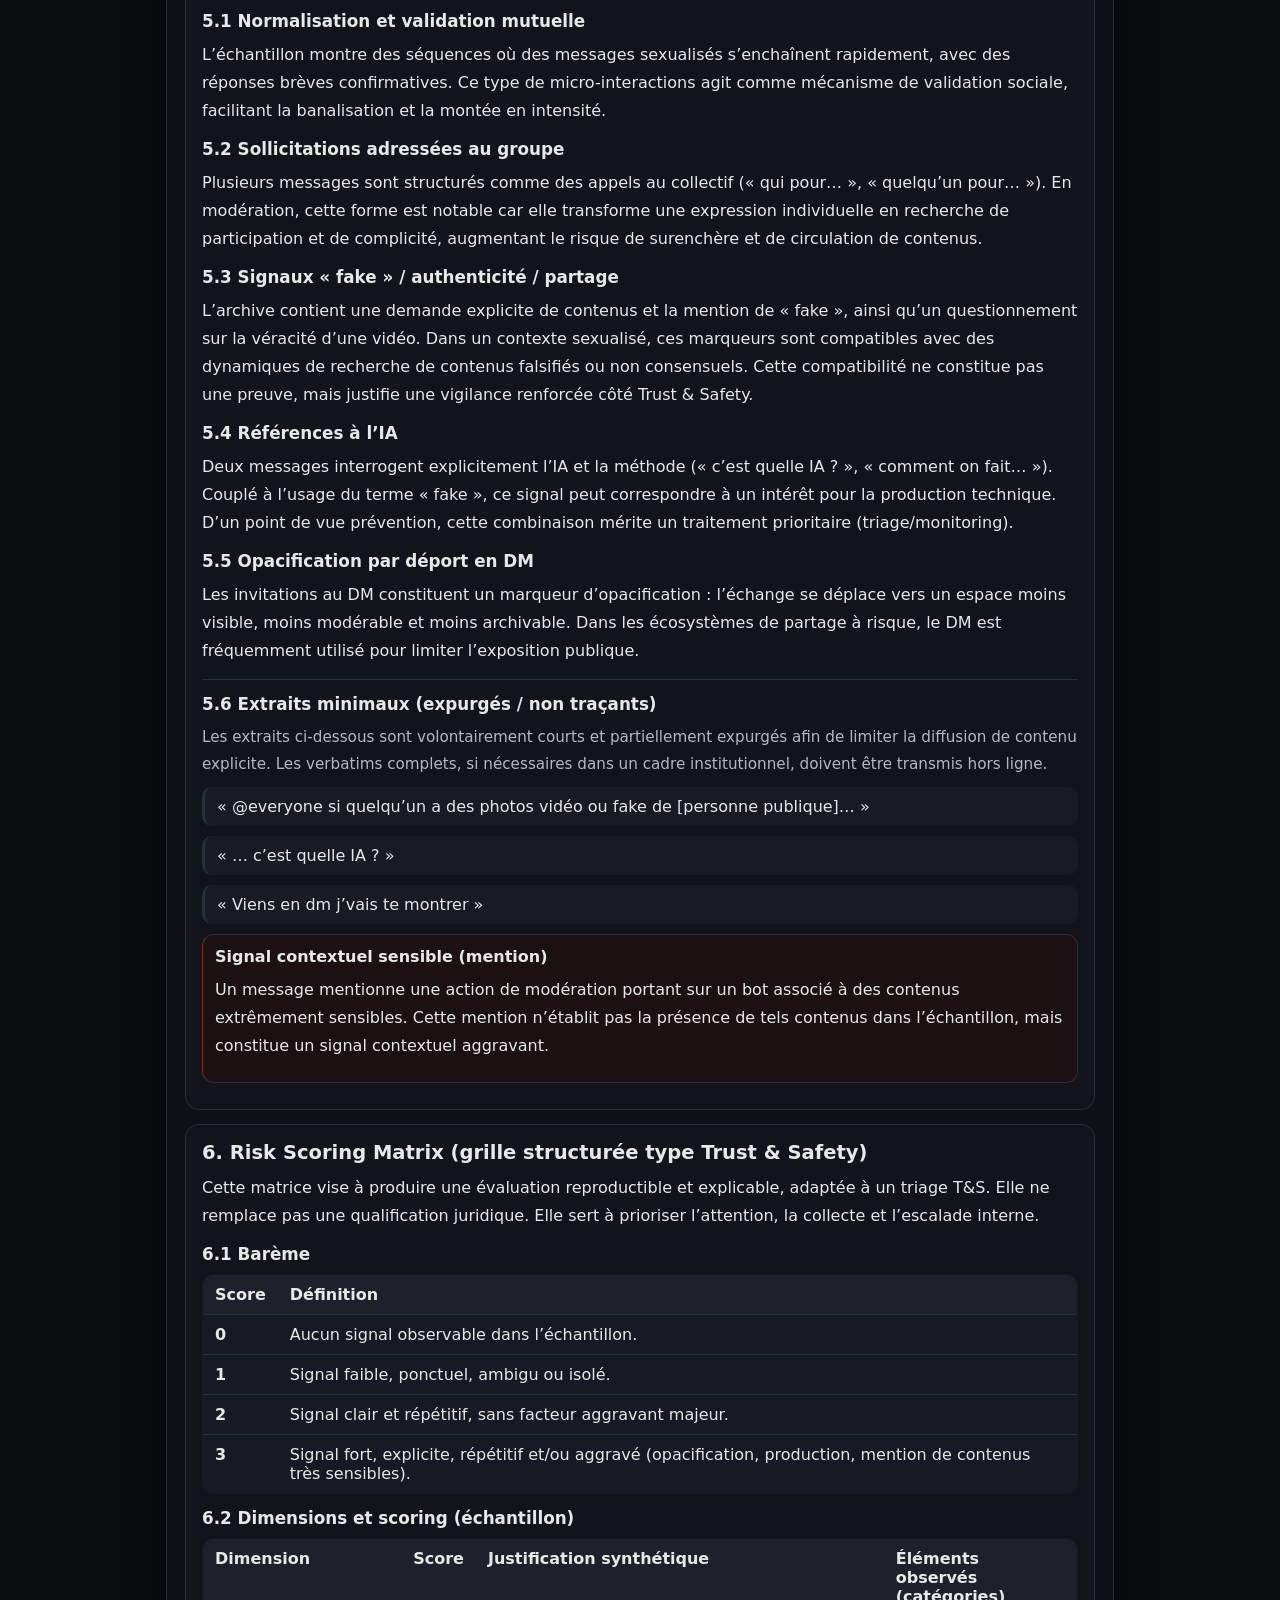
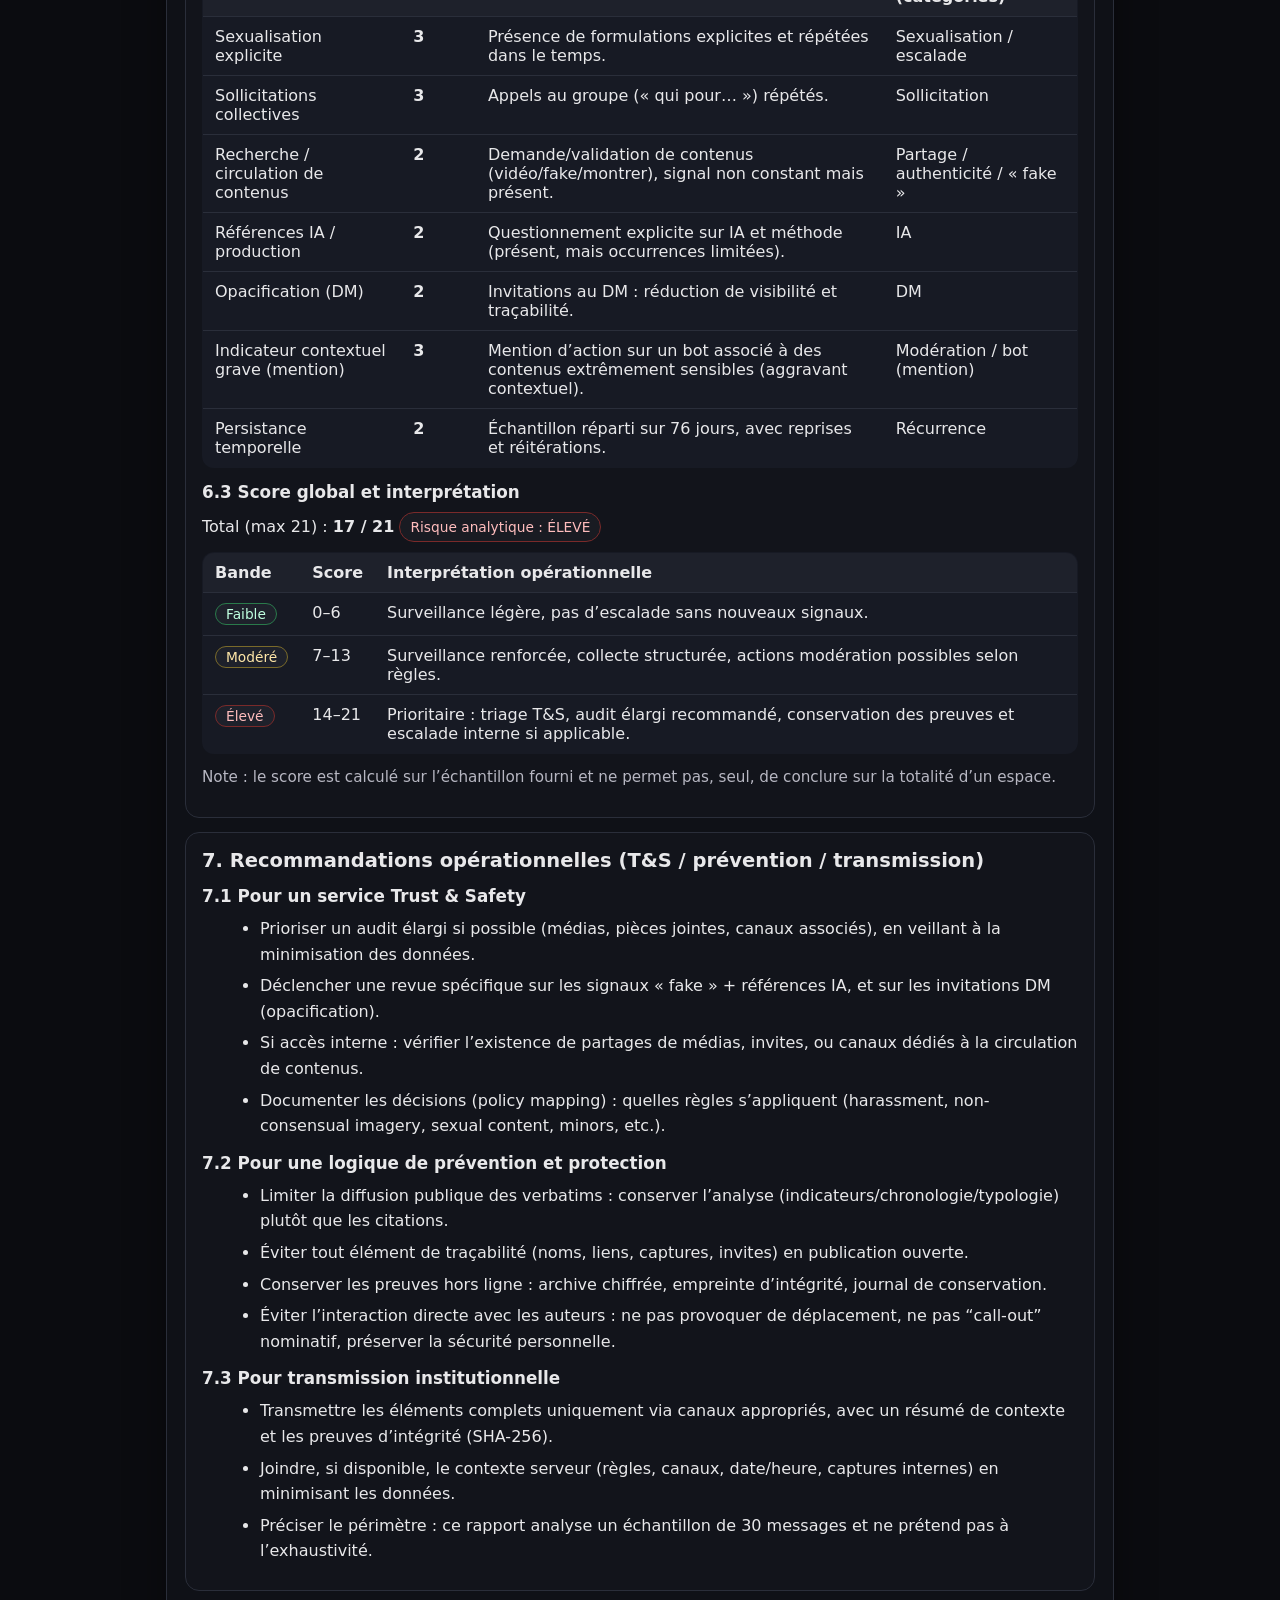
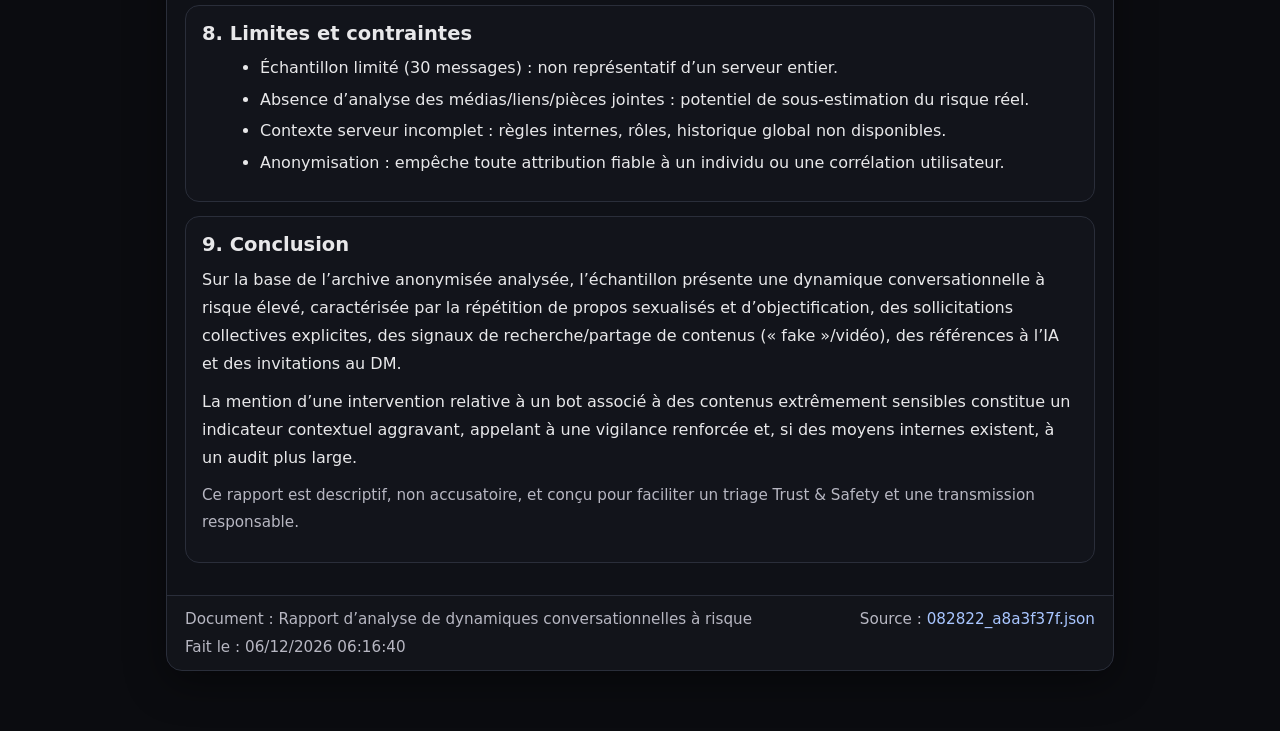
==== commit 99fe9f71: "index update" ====
--- a/pages/analyse/index.html
+++ b/pages/analyse/index.html
@@ -5,7 +5,7 @@
     <meta charset="utf-8" />
     <meta name="viewport" content="width=device-width,initial-scale=1" />
     <meta name="robots" content="index,follow" />
-    <title>Rapport d’analyse OSINT – Dynamiques conversationnelles à risque (Discord)</title>
+    <title>Dynamiques conversationnelles à risque (Discord)</title>
     <link href="analyse.css" rel="stylesheet" />
     <meta name="description"
         content="Rapport d’analyse OSINT à vocation institutionnelle, fondé sur une archive anonymisée. Format de restitution type PDF (HTML imprimable), avec grille d’évaluation Risk Scoring Matrix." />
@@ -16,10 +16,10 @@
     <main class="wrap">
         <article class="paper">
             <header class="topbar">
-                <h1 class="title">Rapport d’analyse OSINT – Dynamiques conversationnelles à risque (Discord)</h1>
+                <h1 class="title">Dynamiques conversationnelles à risque (Discord)</h1>
                 <p class="subtitle">
                     Restitution à vocation institutionnelle (format transmissible Trust &amp; Safety.
-                    Analyse descriptive fondée sur une archive anonymisée. Présentation HTML imprimable (style PDF)
+                    Analyse descriptive fondée sur une archive anonymisée. Présentation HTML imprimable
                     incluant une matrice de scoring.
                 </p>
 
@@ -40,7 +40,7 @@
                     <div class="callout">
                         <h4>Positionnement</h4>
                         <p>
-                            Ce document est une analyse OSINT descriptive de dynamiques conversationnelles observées au
+                            Ce document est un exemple d'une analyse OSINT descriptive de dynamiques conversationnelles observées au
                             sein d’un espace Discord francophone.
                             Il ne constitue ni une accusation individuelle, ni une qualification pénale, ni un appel à
                             l’identification de personnes.
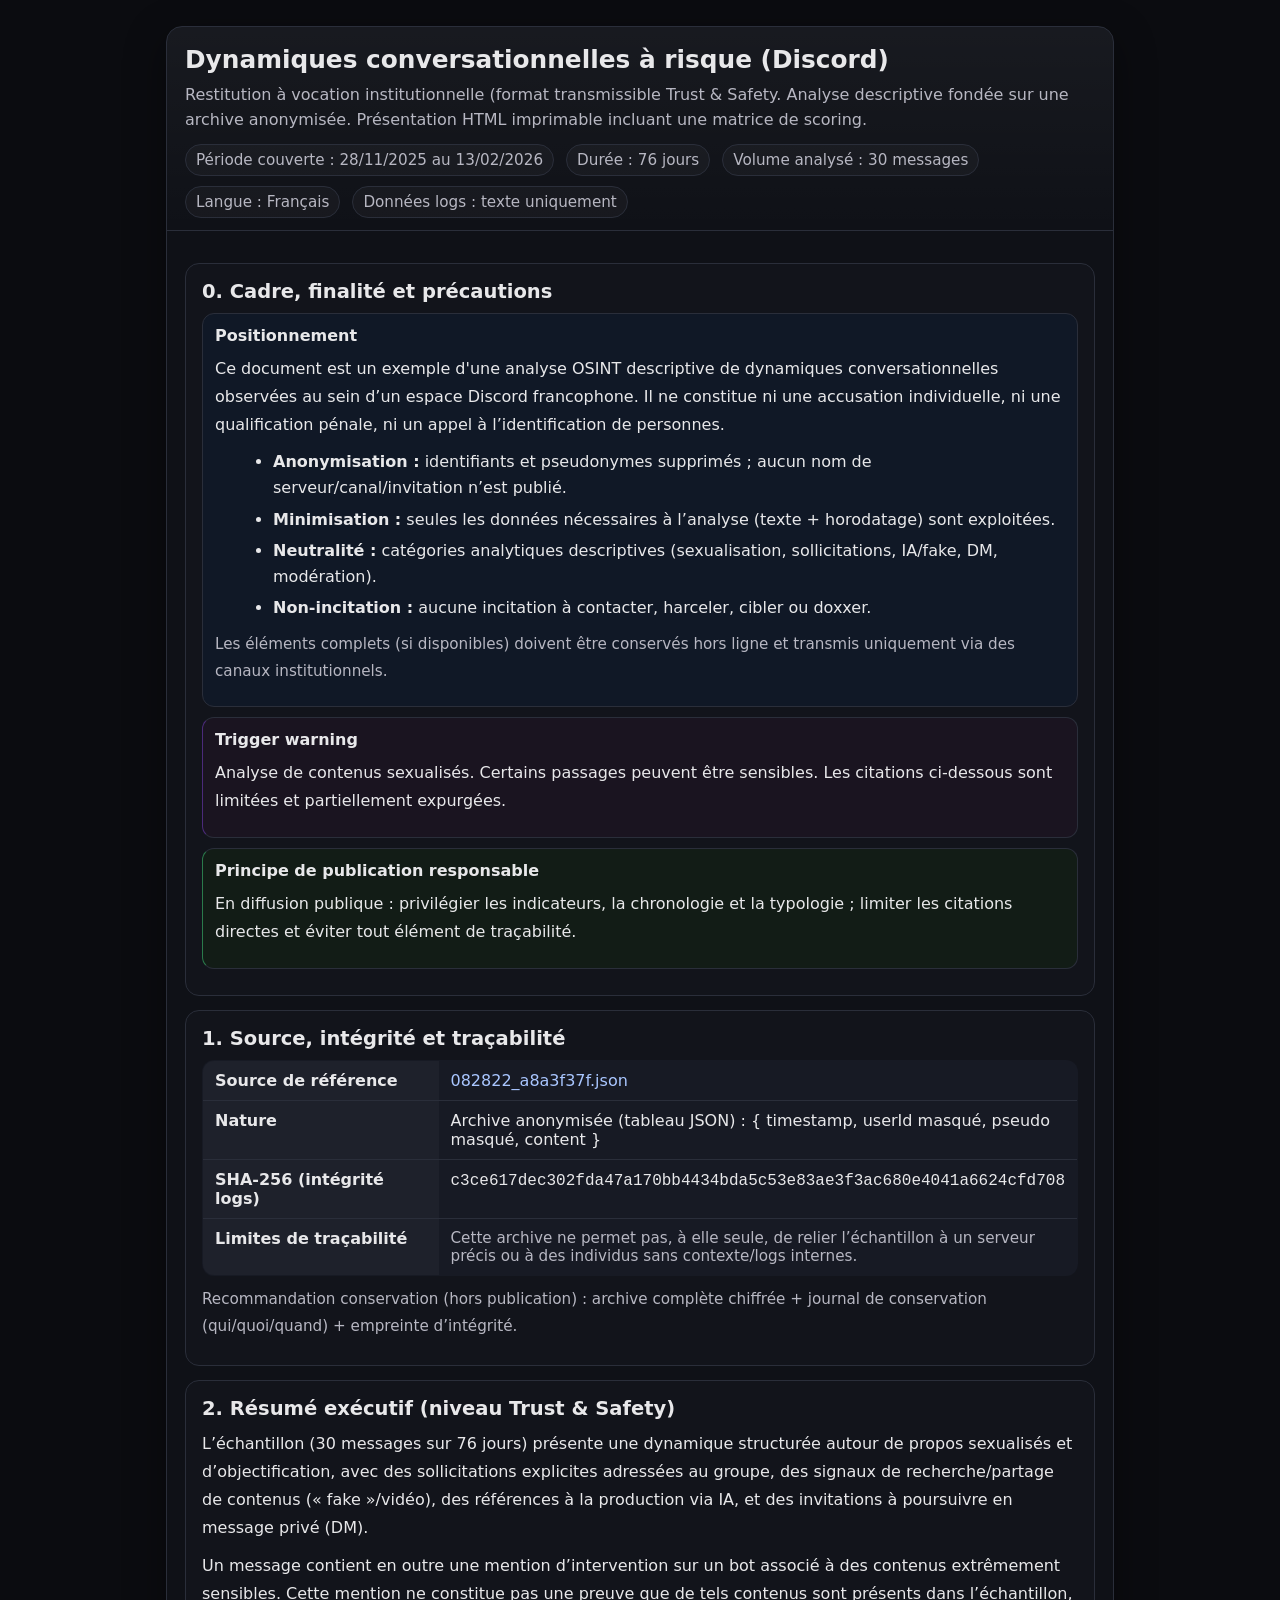
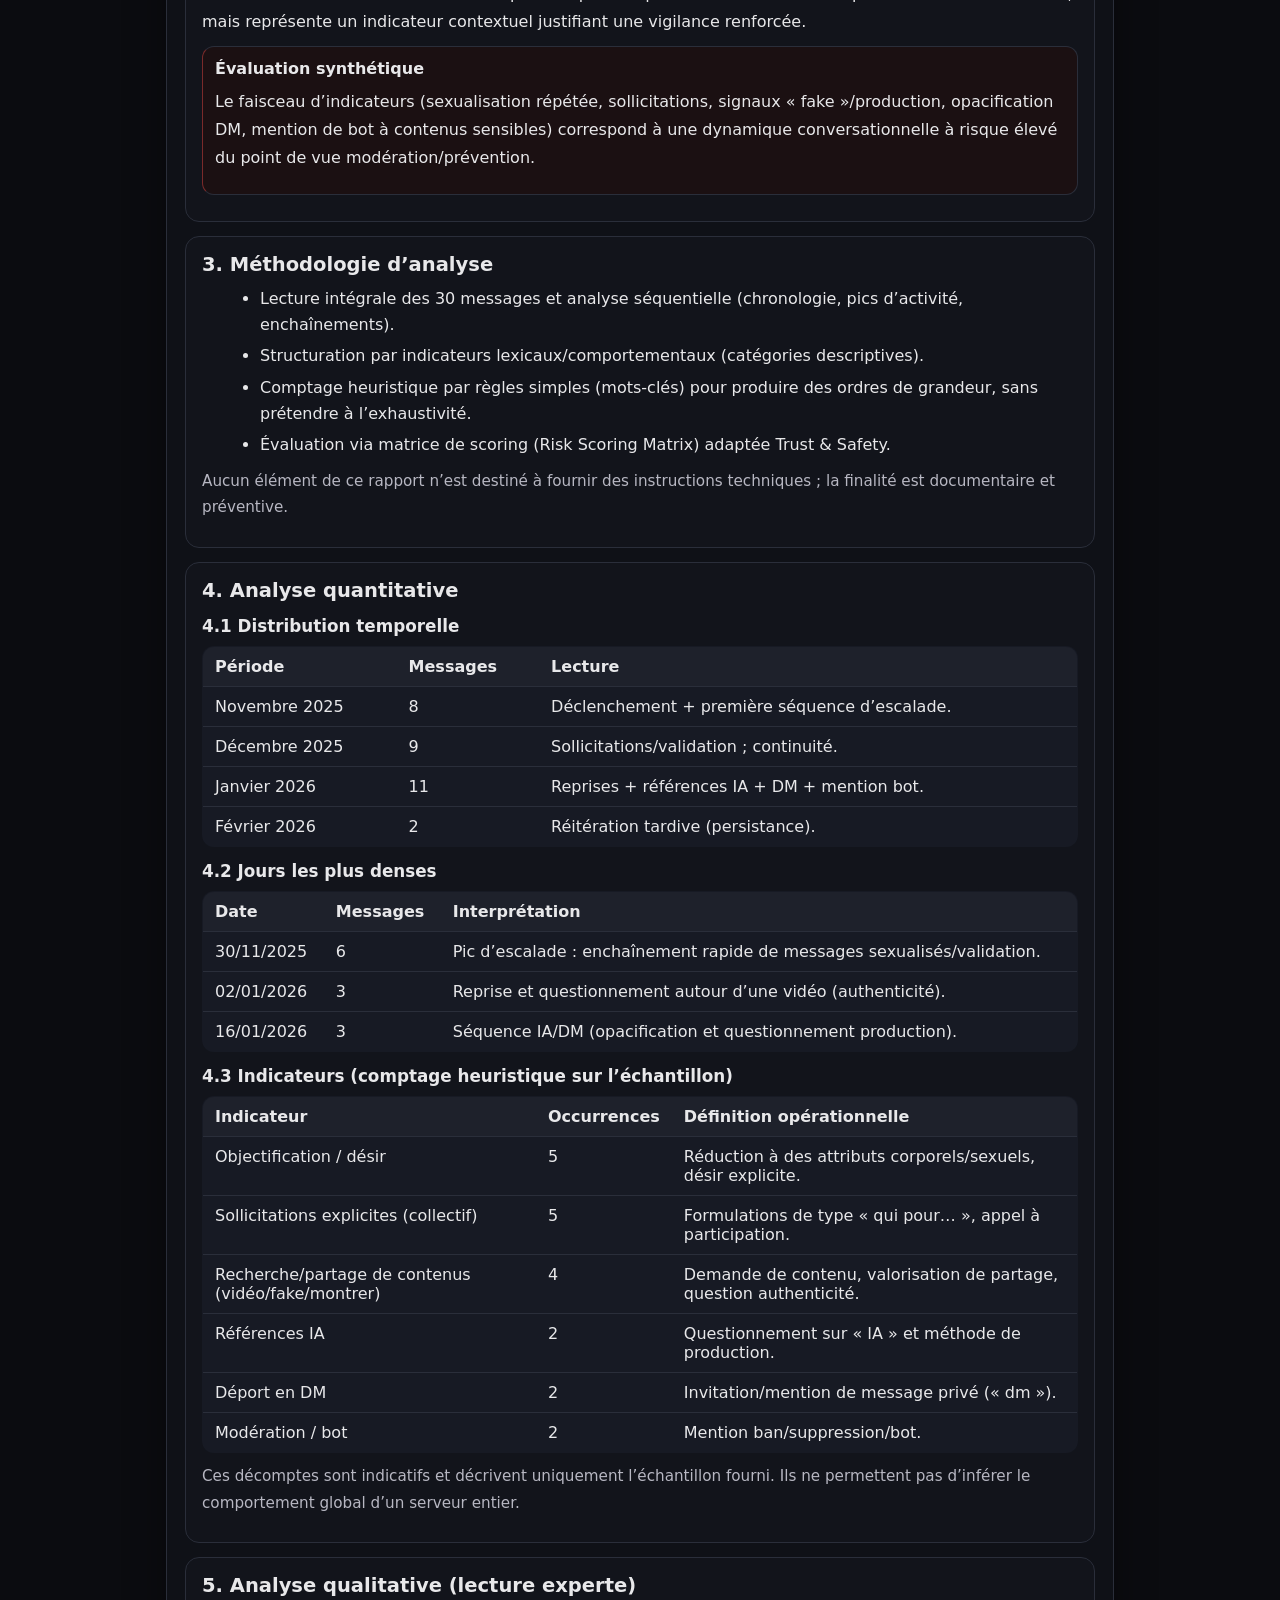
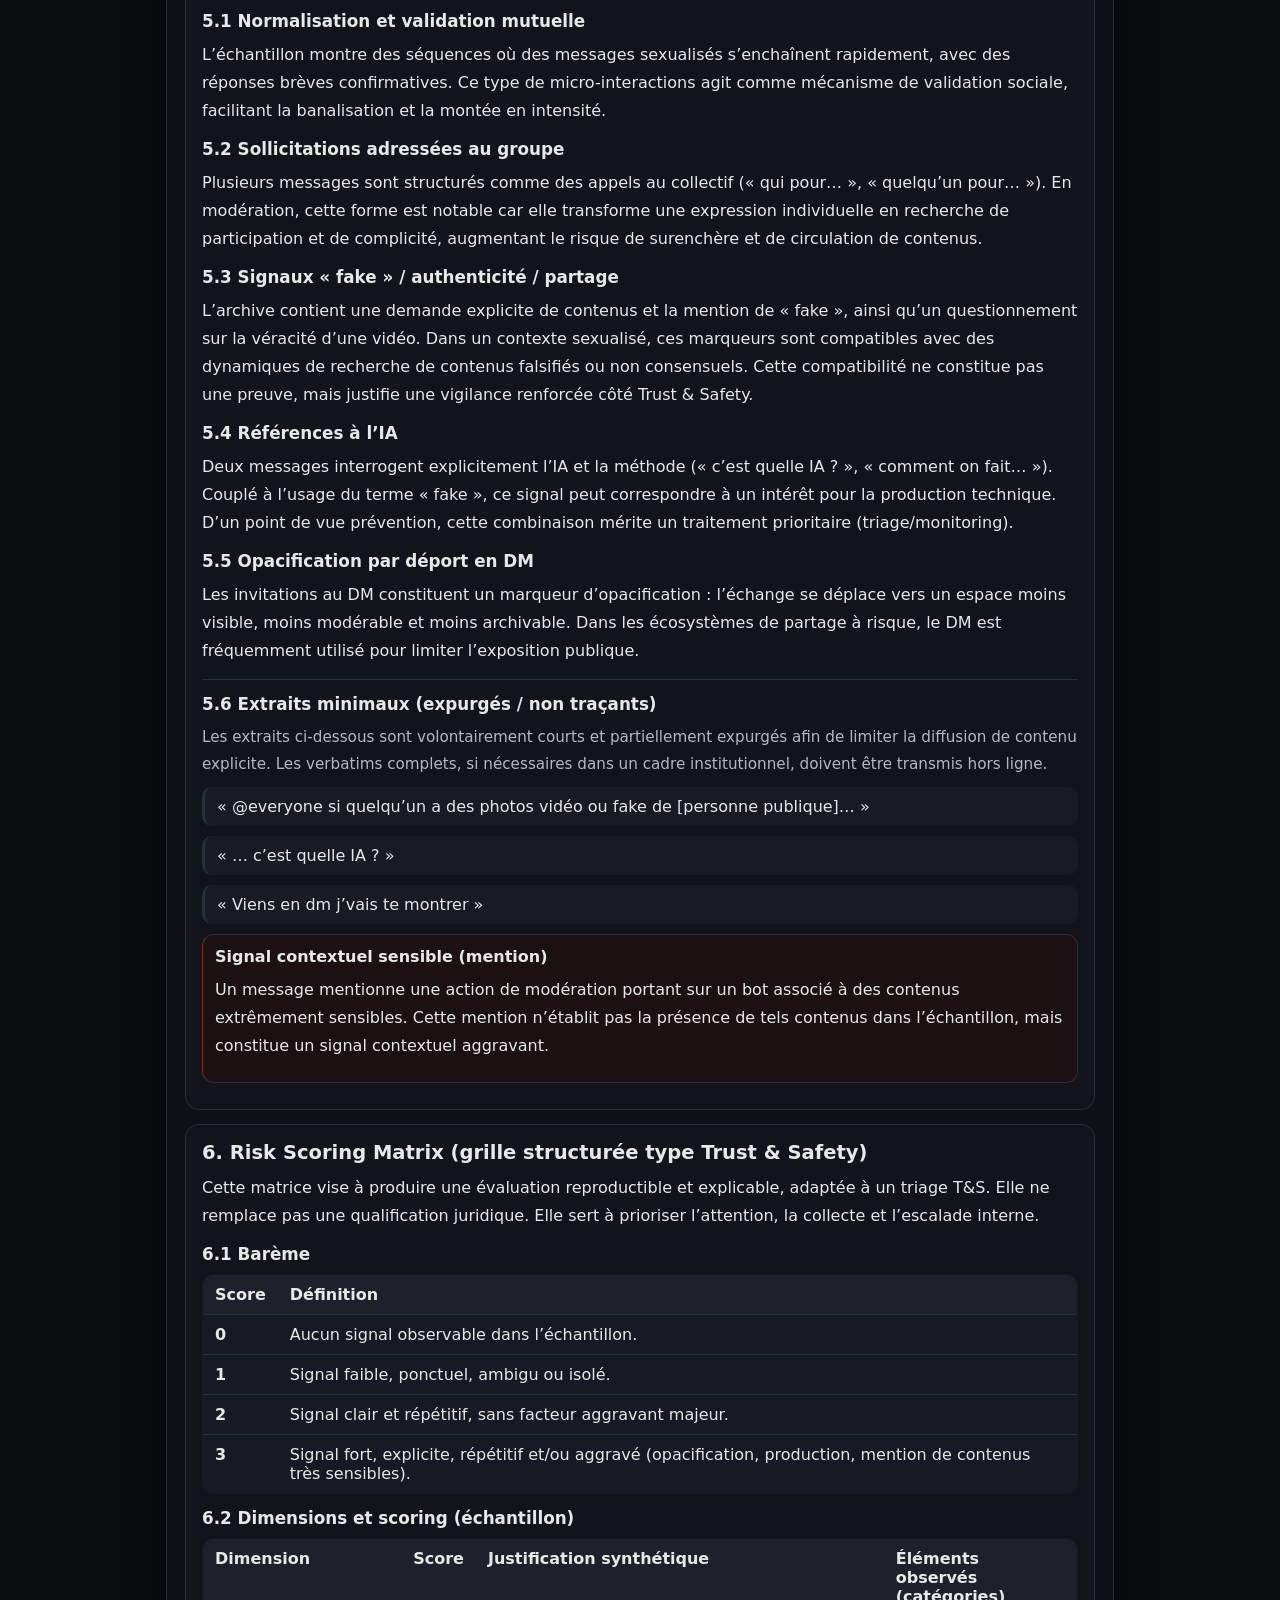
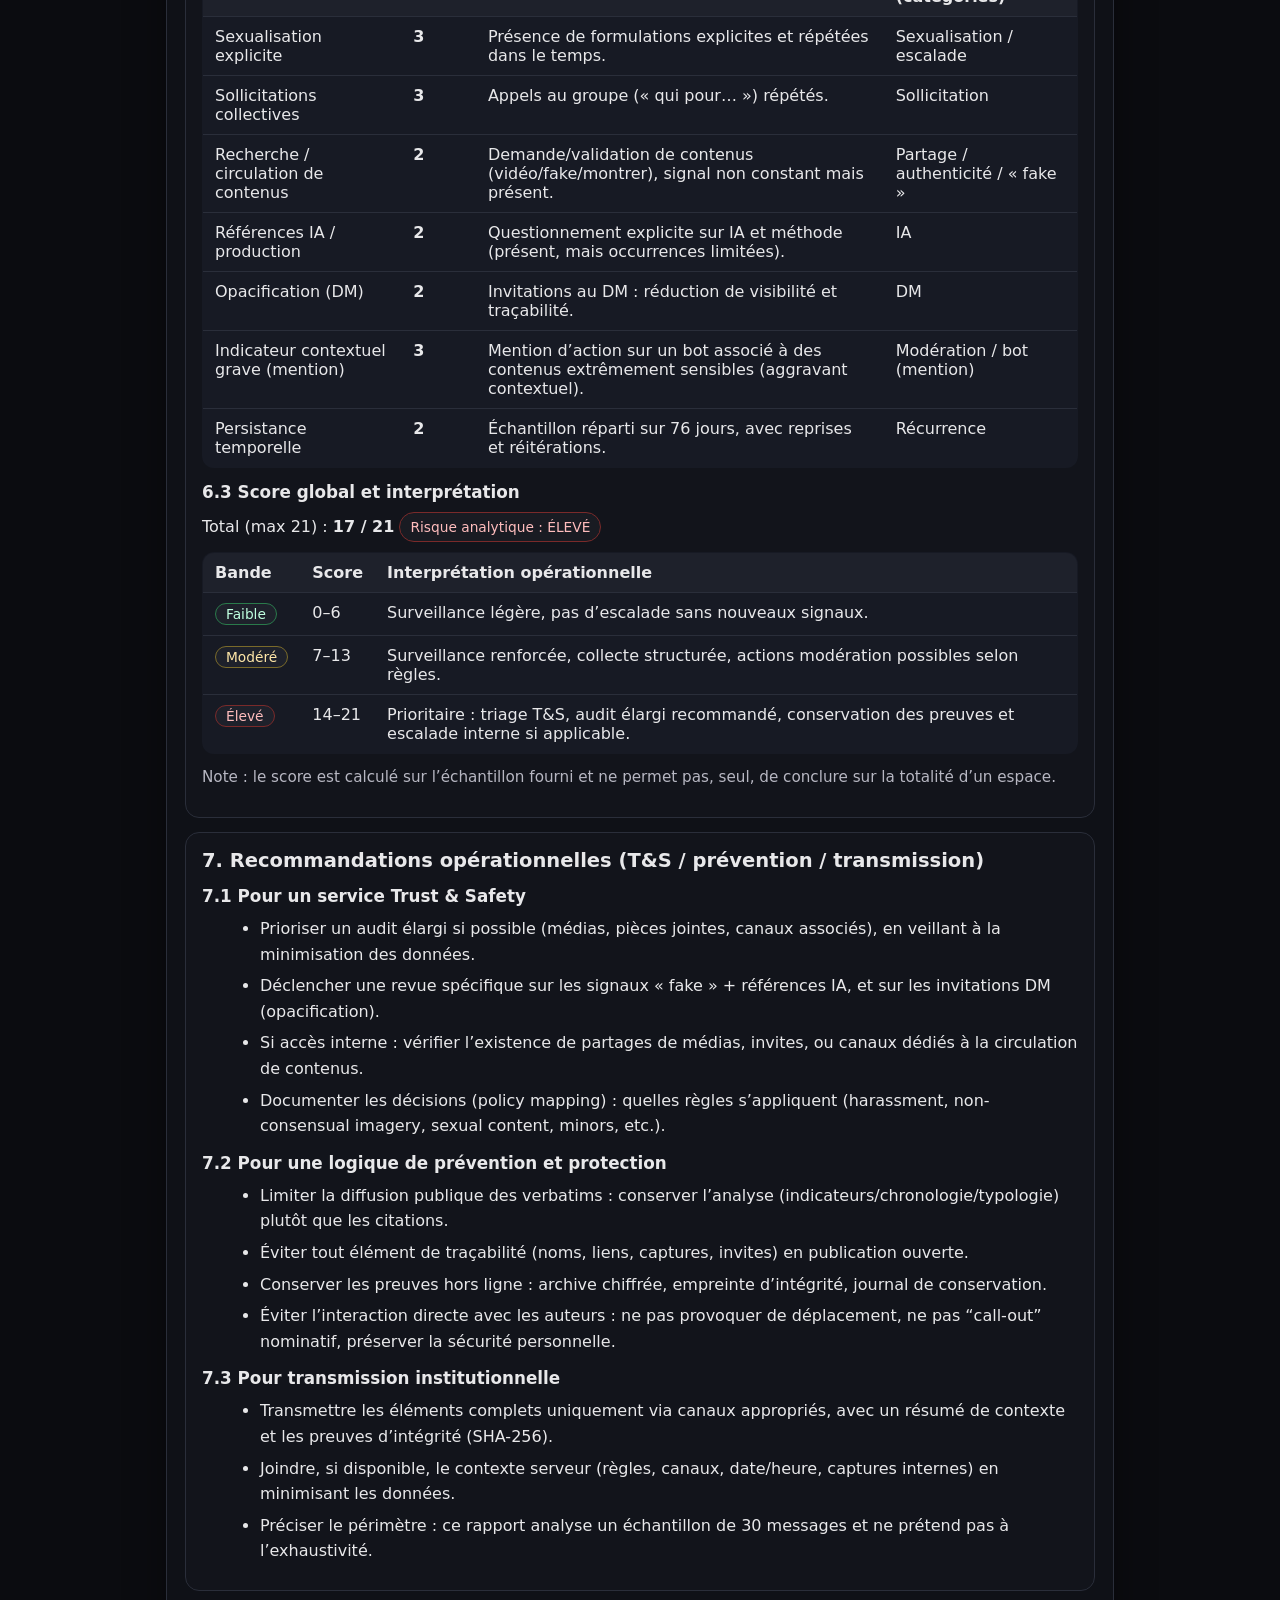
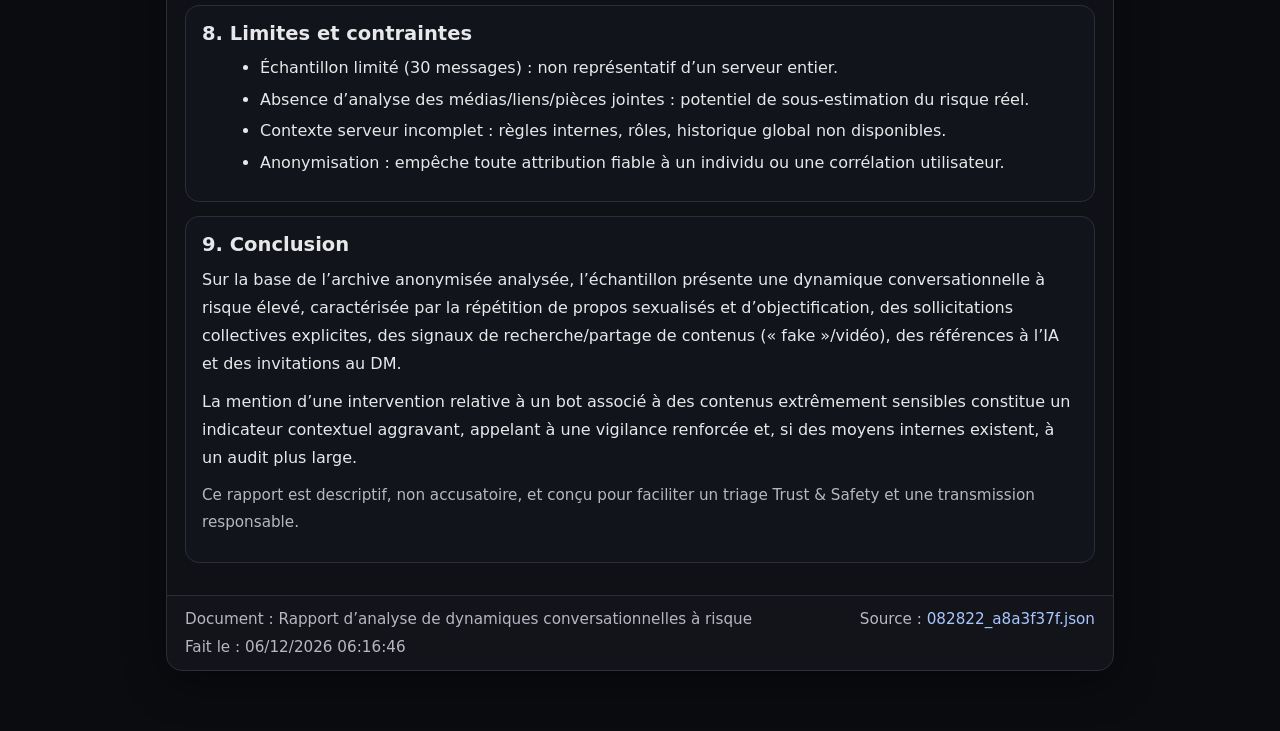
==== commit 19009504: "Update structural ex : rapport" ====
--- a/pages/analyse/index.html
+++ b/pages/analyse/index.html
@@ -8,7 +8,7 @@
     <title>Dynamiques conversationnelles à risque (Discord)</title>
     <link href="analyse.css" rel="stylesheet" />
     <meta name="description"
-        content="Rapport d’analyse OSINT à vocation institutionnelle, fondé sur une archive anonymisée. Format de restitution type PDF (HTML imprimable), avec grille d’évaluation Risk Scoring Matrix." />
+        content="Exemple de Rapport d’analyse OSINT à vocation institutionnelle, fondé sur une archive anonymisée. Format de restitution type PDF (HTML imprimable), avec grille d’évaluation Risk Scoring Matrix." />
 
 </head>
 
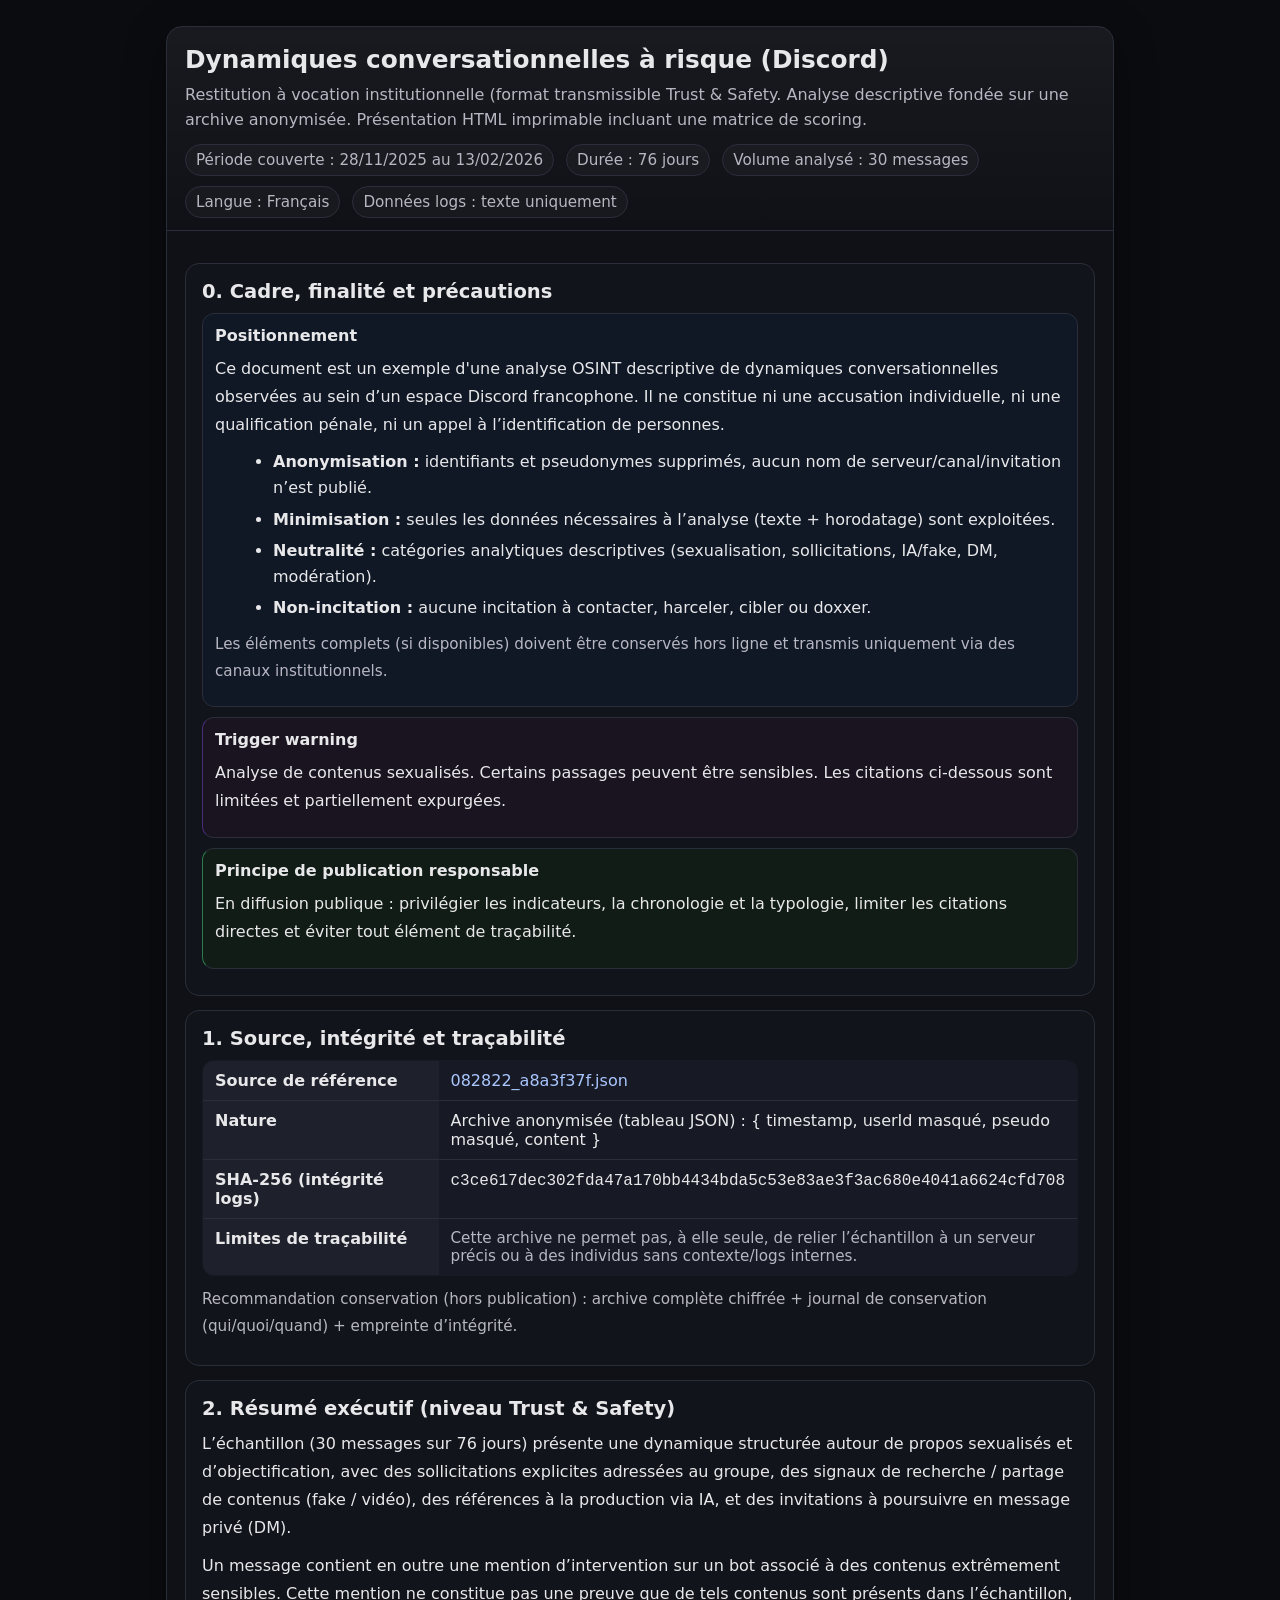
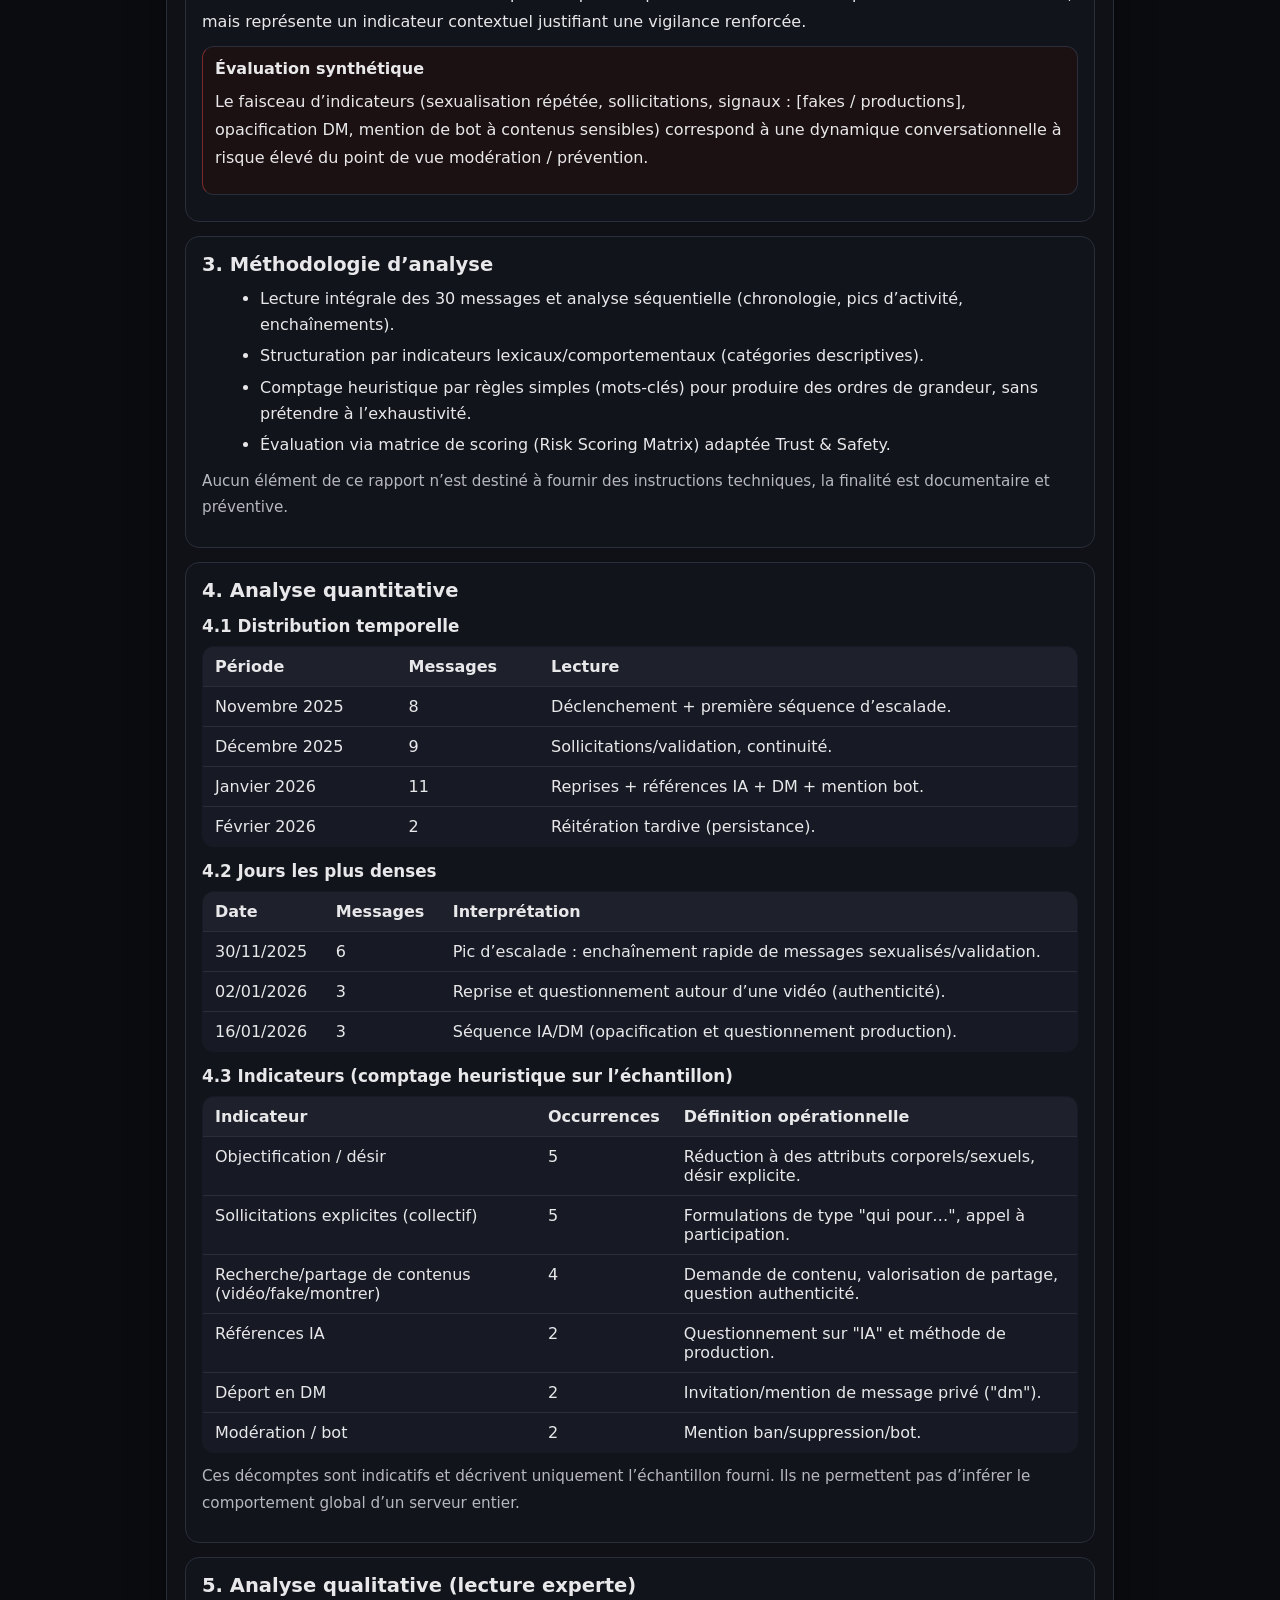
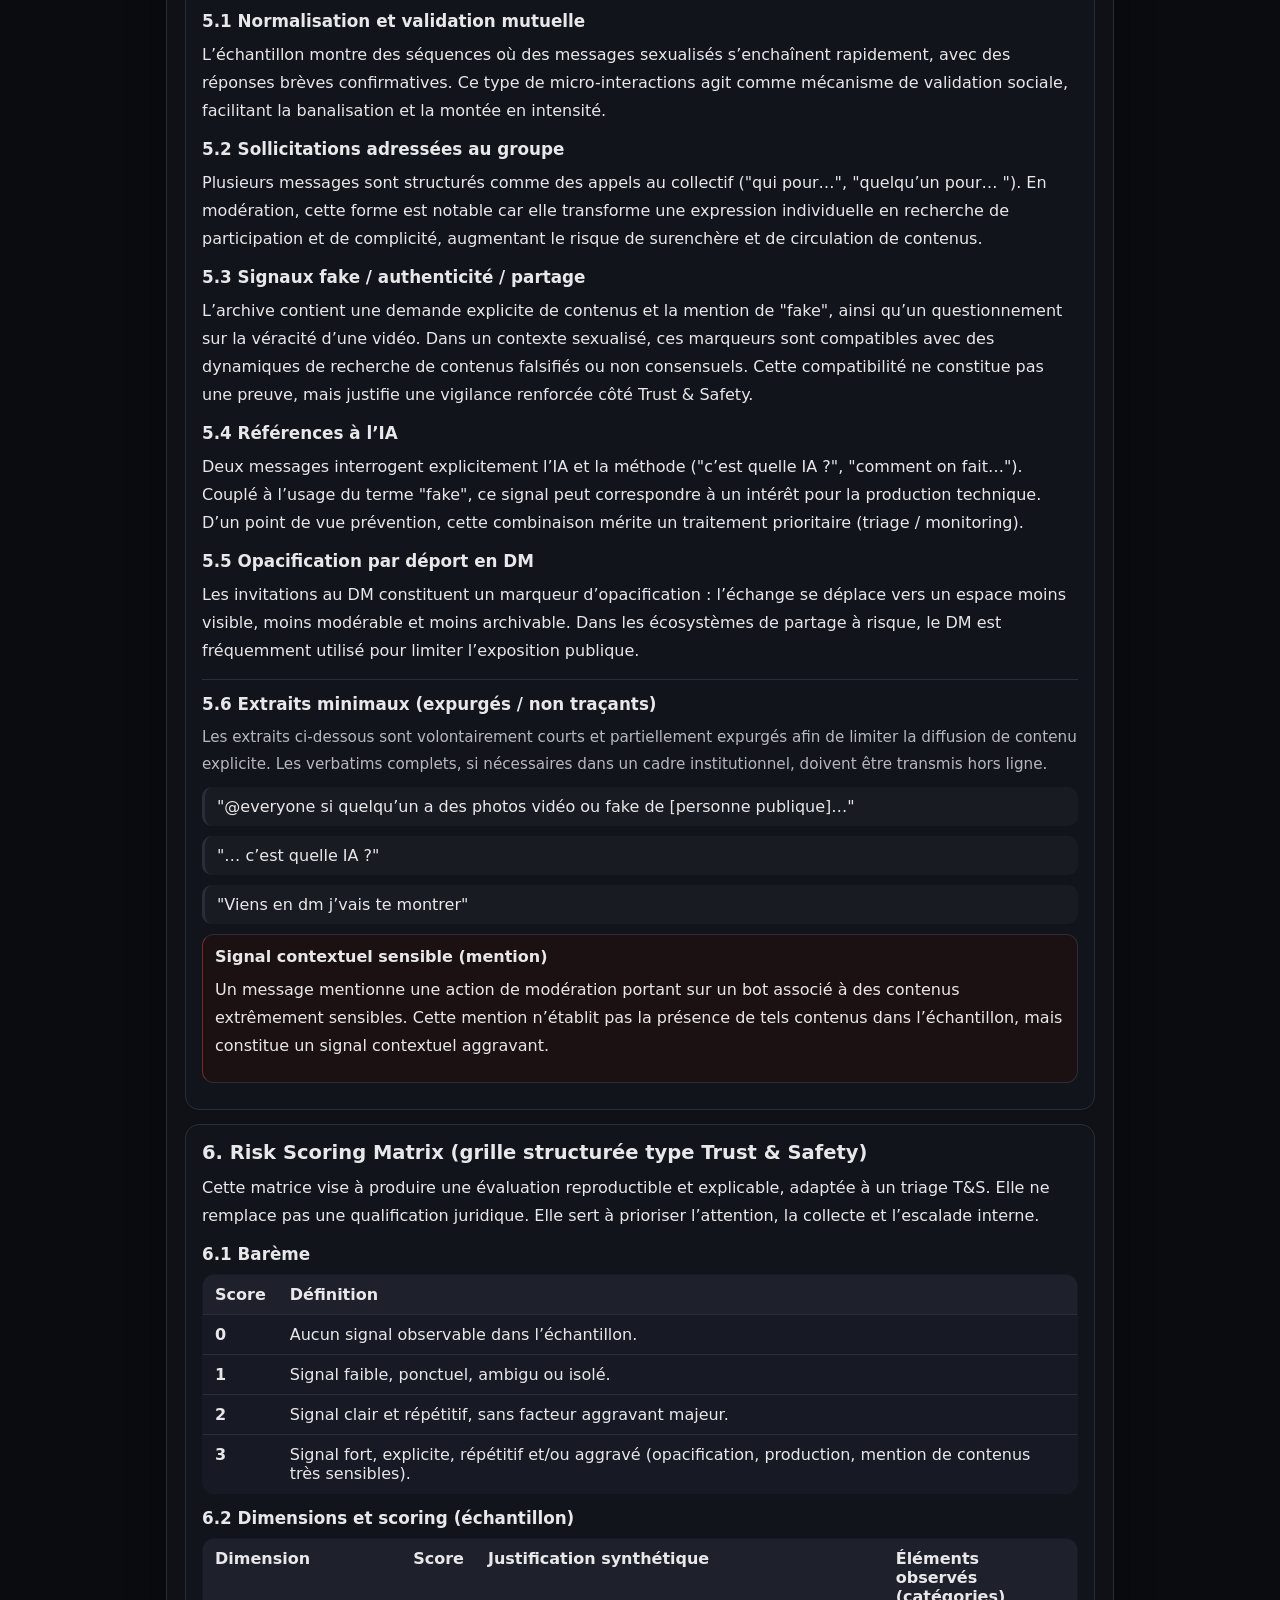
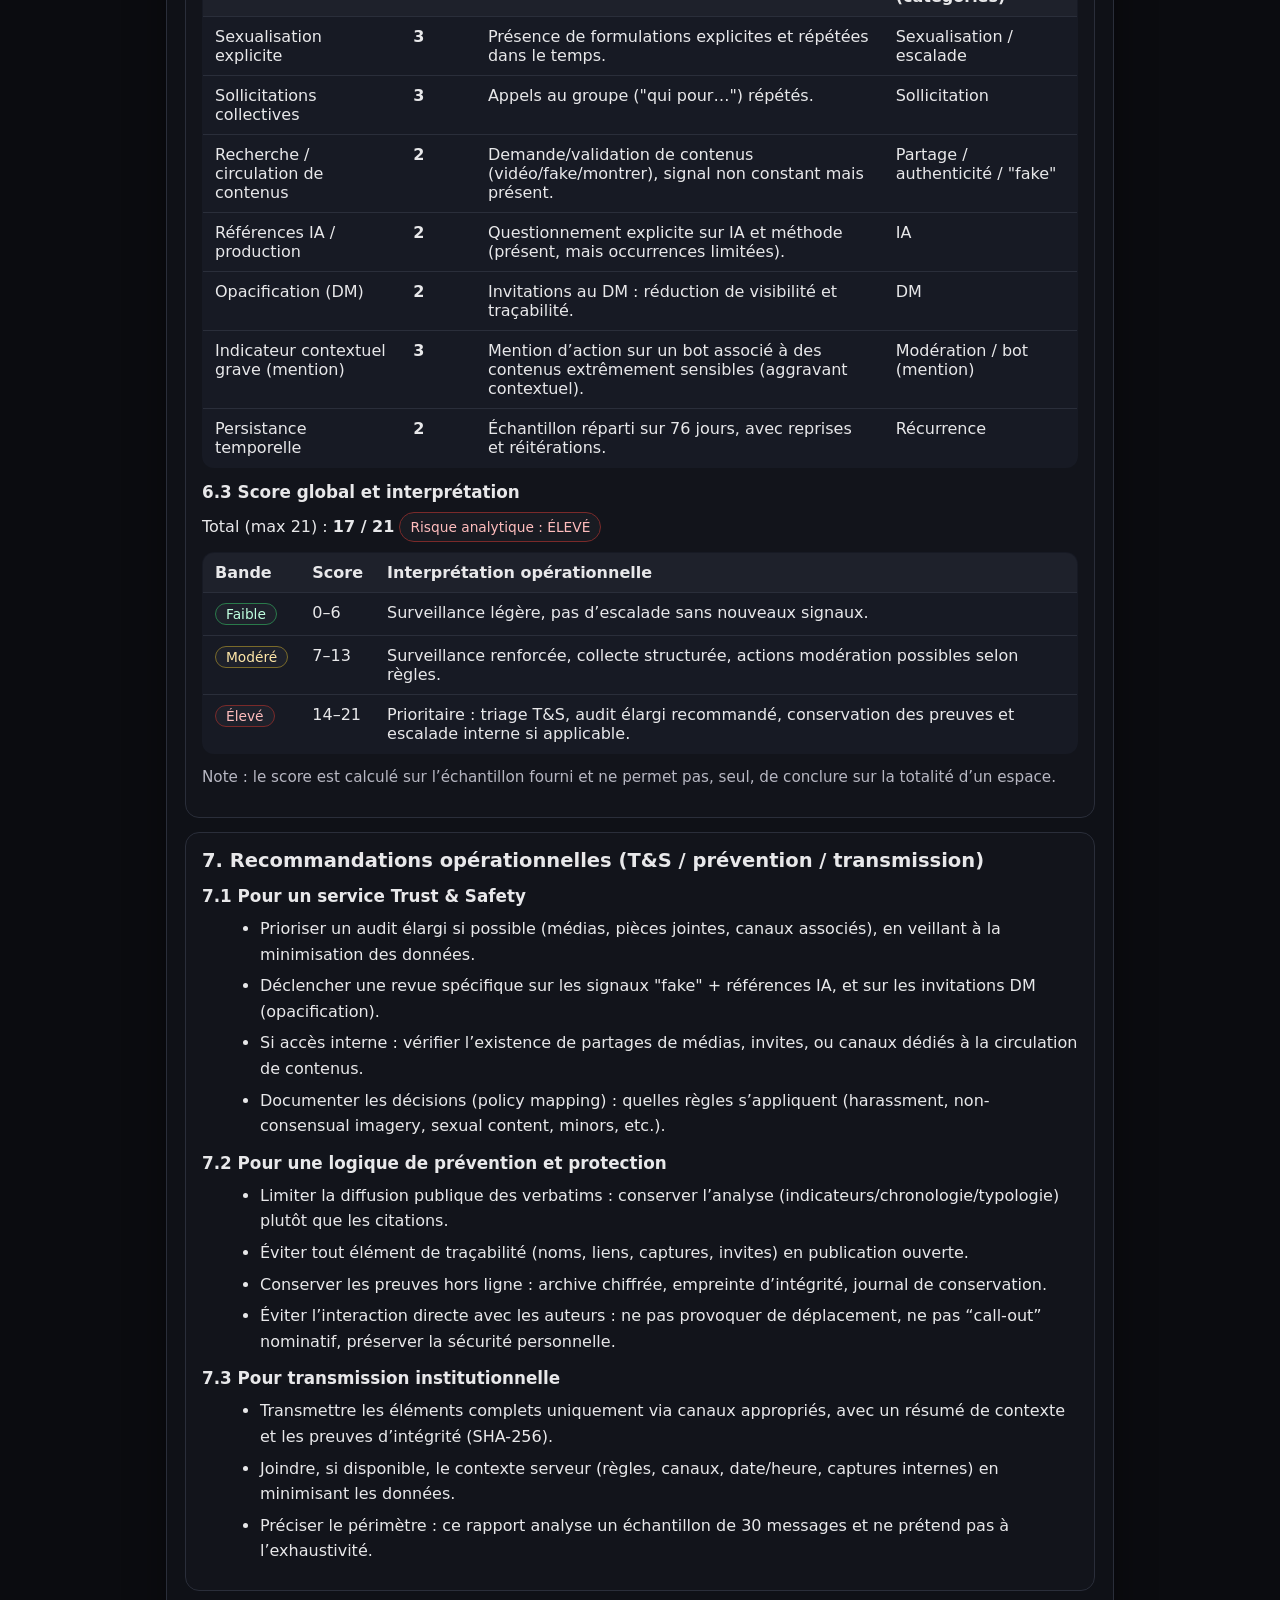
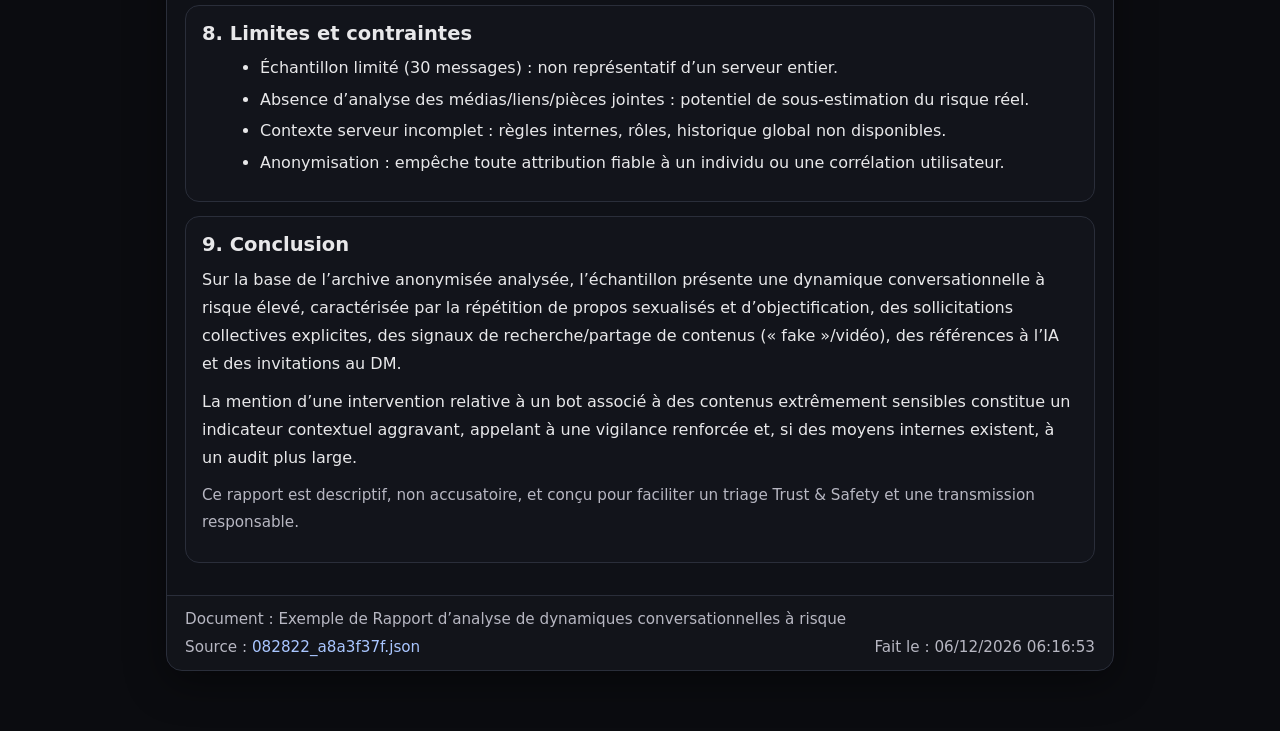
==== commit 6fc041a7: "Update index Restructuration & Correction plus global" ====
--- a/pages/analyse/index.html
+++ b/pages/analyse/index.html
@@ -46,7 +46,7 @@
                             l’identification de personnes.
                         </p>
                         <ul>
-                            <li><strong>Anonymisation :</strong> identifiants et pseudonymes supprimés ; aucun nom de
+                            <li><strong>Anonymisation :</strong> identifiants et pseudonymes supprimés, aucun nom de
                                 serveur/canal/invitation n’est publié.</li>
                             <li><strong>Minimisation :</strong> seules les données nécessaires à l’analyse (texte +
                                 horodatage) sont exploitées.</li>
@@ -72,7 +72,7 @@
                     <div class="callout ok">
                         <h4>Principe de publication responsable</h4>
                         <p>
-                            En diffusion publique : privilégier les indicateurs, la chronologie et la typologie ;
+                            En diffusion publique : privilégier les indicateurs, la chronologie et la typologie,
                             limiter les citations directes et éviter tout élément de traçabilité.
                         </p>
                     </div>
@@ -122,8 +122,8 @@
                     <p>
                         L’échantillon (30 messages sur 76 jours) présente une dynamique structurée autour de propos
                         sexualisés et d’objectification,
-                        avec des sollicitations explicites adressées au groupe, des signaux de recherche/partage de
-                        contenus (« fake »/vidéo),
+                        avec des sollicitations explicites adressées au groupe, des signaux de recherche / partage de
+                        contenus (fake / vidéo),
                         des références à la production via IA, et des invitations à poursuivre en message privé (DM).
                     </p>
 
@@ -138,10 +138,10 @@
                     <div class="callout danger">
                         <h4>Évaluation synthétique</h4>
                         <p>
-                            Le faisceau d’indicateurs (sexualisation répétée, sollicitations, signaux « fake
-                            »/production, opacification DM, mention de bot à contenus sensibles)
+                            Le faisceau d’indicateurs (sexualisation répétée, sollicitations, signaux : [fakes
+                            / productions], opacification DM, mention de bot à contenus sensibles)
                             correspond à une dynamique conversationnelle à risque élevé du point de vue
-                            modération/prévention.
+                            modération / prévention.
                         </p>
                     </div>
                 </section>
@@ -159,7 +159,7 @@
                     </ul>
 
                     <p class="small">
-                        Aucun élément de ce rapport n’est destiné à fournir des instructions techniques ; la finalité
+                        Aucun élément de ce rapport n’est destiné à fournir des instructions techniques, la finalité
                         est documentaire et préventive.
                     </p>
                 </section>
@@ -185,7 +185,7 @@
                             <tr>
                                 <td>Décembre 2025</td>
                                 <td>9</td>
-                                <td>Sollicitations/validation ; continuité.</td>
+                                <td>Sollicitations/validation, continuité.</td>
                             </tr>
                             <tr>
                                 <td>Janvier 2026</td>
@@ -246,7 +246,7 @@
                             <tr>
                                 <td>Sollicitations explicites (collectif)</td>
                                 <td>5</td>
-                                <td>Formulations de type « qui pour… », appel à participation.</td>
+                                <td>Formulations de type "qui pour…", appel à participation.</td>
                             </tr>
                             <tr>
                                 <td>Recherche/partage de contenus (vidéo/fake/montrer)</td>
@@ -256,12 +256,12 @@
                             <tr>
                                 <td>Références IA</td>
                                 <td>2</td>
-                                <td>Questionnement sur « IA » et méthode de production.</td>
+                                <td>Questionnement sur "IA" et méthode de production.</td>
                             </tr>
                             <tr>
                                 <td>Déport en DM</td>
                                 <td>2</td>
-                                <td>Invitation/mention de message privé (« dm »).</td>
+                                <td>Invitation/mention de message privé ("dm").</td>
                             </tr>
                             <tr>
                                 <td>Modération / bot</td>
@@ -290,16 +290,16 @@
 
                     <h3>5.2 Sollicitations adressées au groupe</h3>
                     <p>
-                        Plusieurs messages sont structurés comme des appels au collectif (« qui pour… », « quelqu’un
-                        pour… »).
+                        Plusieurs messages sont structurés comme des appels au collectif ("qui pour…", "quelqu’un
+                        pour… ").
                         En modération, cette forme est notable car elle transforme une expression individuelle en
                         recherche de participation et de complicité,
                         augmentant le risque de surenchère et de circulation de contenus.
                     </p>
 
-                    <h3>5.3 Signaux « fake » / authenticité / partage</h3>
-                    <p>
-                        L’archive contient une demande explicite de contenus et la mention de « fake », ainsi qu’un
+                    <h3>5.3 Signaux fake / authenticité / partage</h3>
+                    <p>
+                        L’archive contient une demande explicite de contenus et la mention de "fake", ainsi qu’un
                         questionnement sur la véracité d’une vidéo.
                         Dans un contexte sexualisé, ces marqueurs sont compatibles avec des dynamiques de recherche de
                         contenus falsifiés ou non consensuels.
@@ -309,12 +309,12 @@
 
                     <h3>5.4 Références à l’IA</h3>
                     <p>
-                        Deux messages interrogent explicitement l’IA et la méthode (« c’est quelle IA ? », « comment on
-                        fait… »).
-                        Couplé à l’usage du terme « fake », ce signal peut correspondre à un intérêt pour la production
+                        Deux messages interrogent explicitement l’IA et la méthode ("c’est quelle IA ?", "comment on
+                        fait…").
+                        Couplé à l’usage du terme "fake", ce signal peut correspondre à un intérêt pour la production
                         technique.
                         D’un point de vue prévention, cette combinaison mérite un traitement prioritaire
-                        (triage/monitoring).
+                        (triage / monitoring).
                     </p>
 
                     <h3>5.5 Opacification par déport en DM</h3>
@@ -336,13 +336,13 @@
                     </p>
 
                     <blockquote>
-                        « @everyone si quelqu’un a des photos vidéo ou fake de [personne publique]… »
+                        "@everyone si quelqu’un a des photos vidéo ou fake de [personne publique]…"
                     </blockquote>
                     <blockquote>
-                        « … c’est quelle IA ? »
+                        "… c’est quelle IA ?"
                     </blockquote>
                     <blockquote>
-                        « Viens en dm j’vais te montrer »
+                        "Viens en dm j’vais te montrer"
                     </blockquote>
 
                     <div class="callout danger">
@@ -415,7 +415,7 @@
                             <tr>
                                 <td>Sollicitations collectives</td>
                                 <td><strong>3</strong></td>
-                                <td>Appels au groupe (« qui pour… ») répétés.</td>
+                                <td>Appels au groupe ("qui pour…") répétés.</td>
                                 <td>Sollicitation</td>
                             </tr>
                             <tr>
@@ -423,7 +423,7 @@
                                 <td><strong>2</strong></td>
                                 <td>Demande/validation de contenus (vidéo/fake/montrer), signal non constant mais
                                     présent.</td>
-                                <td>Partage / authenticité / « fake »</td>
+                                <td>Partage / authenticité / "fake"</td>
                             </tr>
                             <tr>
                                 <td>Références IA / production</td>
@@ -503,7 +503,7 @@
                     <ul>
                         <li>Prioriser un audit élargi si possible (médias, pièces jointes, canaux associés), en veillant
                             à la minimisation des données.</li>
-                        <li>Déclencher une revue spécifique sur les signaux « fake » + références IA, et sur les
+                        <li>Déclencher une revue spécifique sur les signaux "fake" + références IA, et sur les
                             invitations DM (opacification).</li>
                         <li>Si accès interne : vérifier l’existence de partages de médias, invites, ou canaux dédiés à
                             la circulation de contenus.</li>
@@ -570,7 +570,7 @@
             </div>
 
             <footer class="footer">
-                <div>Document : Rapport d’analyse de dynamiques conversationnelles à risque</div>
+                <div>Document : Exemple de Rapport d’analyse de dynamiques conversationnelles à risque</div>
                 <div>Source : <a href="#" rel="noopener">082822_a8a3f37f.json</a></div>
                 <div>Fait le : <span id="gen"></span></div>
             </footer>
